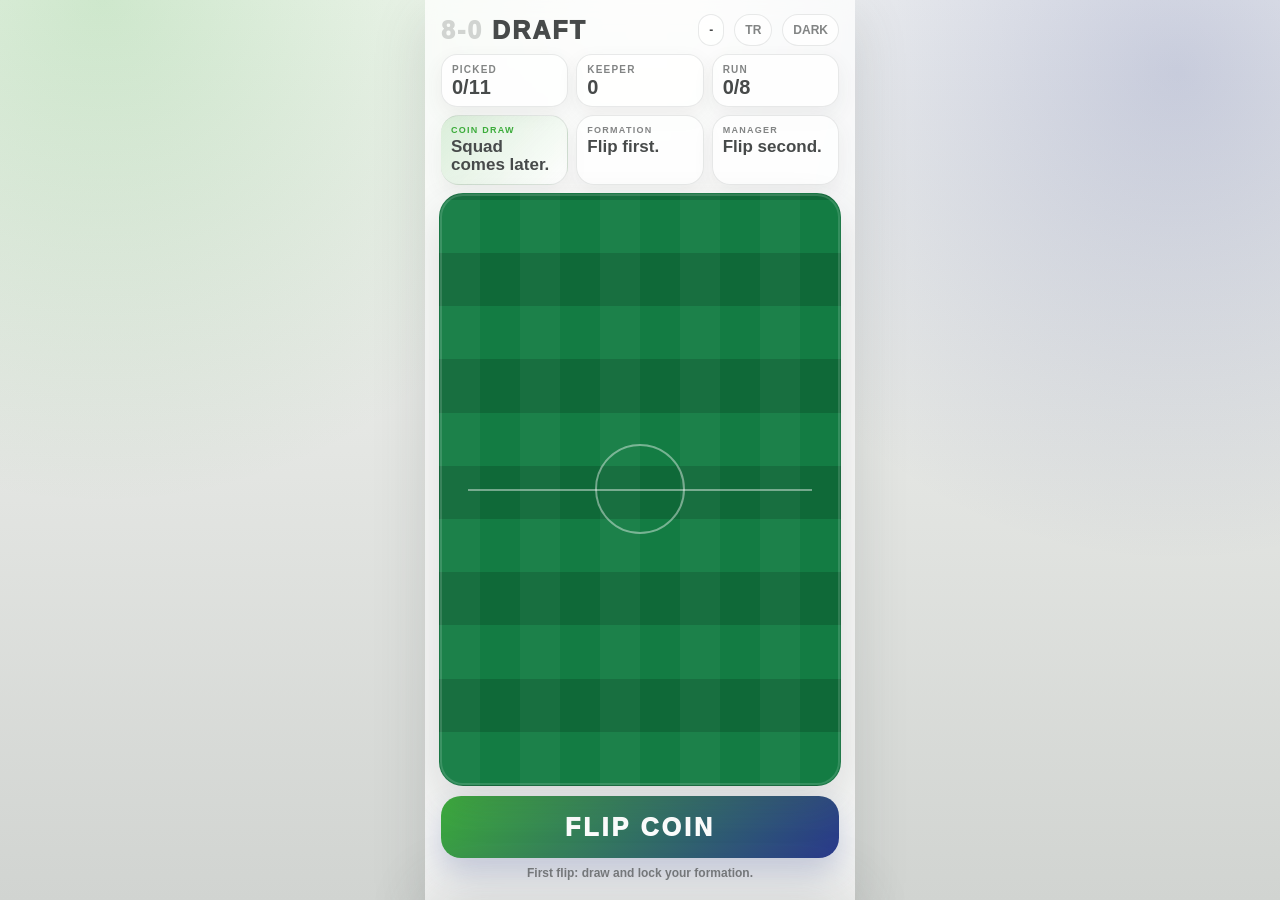
==== Assets/StreamingAssets/Game/index.html @ 108783ef "Initial check-in" ====
﻿<!doctype html>
<html lang="en">
<head>
  <meta charset="utf-8">
  <meta name="viewport" content="width=device-width, initial-scale=1">
  <meta name="theme-color" content="#3CAC3B">
  <meta name="apple-mobile-web-app-capable" content="yes">
  <meta name="apple-mobile-web-app-title" content="8-0 Draft">
  <meta name="apple-mobile-web-app-status-bar-style" content="black-translucent">
  <meta name="mobile-web-app-capable" content="yes">
  <meta name="description" content="Build a World Cup draft XI and try to win eight straight matches.">
  <title>8-0 World Cup Draft Game</title>
  <link rel="manifest" href="manifest.webmanifest">
  <link rel="icon" href="assets/app-icon.svg" type="image/svg+xml">
  <link rel="apple-touch-icon" href="assets/world-cup-trophy.png">
  <style>
    :root {
      --bg: #474A4A;
      --panel: #17263a;
      --panel-2: #2A398D;
      --line: rgba(255,255,255,.42);
      --ink: #eff7ff;
      --muted: #8fa8c4;
      --lime: #3CAC3B;
      --amber: #D1D4D1;
      --red: #E61D25;
      --blue: #2A398D;
      --wc-light: #D1D4D1;
      --wc-dark: #474A4A;
      --app-bg:
        radial-gradient(circle at 8% 0%, rgba(60,172,59,.22), transparent 34%),
        radial-gradient(circle at 92% 8%, rgba(42,57,141,.22), transparent 34%),
        linear-gradient(180deg, #F7F8F5, var(--wc-light));
      --surface: rgba(255,255,255,.72);
      --surface-soft: rgba(255,255,255,.74);
      --surface-strong: rgba(255,255,255,.92);
      --text-main: #474A4A;
      --text-muted-soft: rgba(71,74,74,.68);
      --soft-border: rgba(71,74,74,.12);
      --soft-shadow: rgba(71,74,74,.16);
    }
    body.theme-dark {
      --app-bg:
        radial-gradient(circle at 8% 0%, rgba(60,172,59,.2), transparent 34%),
        radial-gradient(circle at 92% 8%, rgba(42,57,141,.32), transparent 34%),
        linear-gradient(180deg, #202525, #474A4A);
      --surface: rgba(34,39,39,.78);
      --surface-soft: rgba(34,39,39,.82);
      --surface-strong: rgba(34,39,39,.94);
      --text-main: #F7F8F5;
      --text-muted-soft: rgba(247,248,245,.68);
      --soft-border: rgba(247,248,245,.13);
      --soft-shadow: rgba(0,0,0,.28);
    }
    * { box-sizing: border-box; }
    body {
      margin: 0;
      min-height: 100vh;
      display: grid;
      place-items: center;
      background: var(--app-bg);
      color: var(--text-main);
      font-family: Arial, Helvetica, sans-serif;
    }
    .phone {
      width: min(430px, 100vw);
      height: 100dvh;
      max-height: 900px;
      display: flex;
      flex-direction: column;
      overflow: hidden;
      background: var(--surface);
      color: var(--text-main);
      backdrop-filter: blur(10px);
      box-shadow: 0 18px 50px var(--soft-shadow);
    }
    header {
      padding: 14px 16px 8px;
      display: flex;
      align-items: center;
      gap: 10px;
    }
    .brand {
      font-weight: 950;
      letter-spacing: .08em;
      font-size: 25px;
    }
    .brand span { color: var(--amber); }
    .pill, .lang, .theme-toggle {
      border: 1px solid var(--soft-border);
      color: var(--text-muted-soft);
      border-radius: 999px;
      padding: 8px 10px;
      font-size: 12px;
      font-weight: 850;
      background: var(--surface);
    }
    .pill { margin-left: auto; color: var(--text-main); }
    .lang, .theme-toggle { cursor: pointer; }
    .hud {
      display: grid;
      grid-template-columns: repeat(3, 1fr);
      gap: 8px;
      padding: 0 16px 8px;
    }
    .chip {
      background: var(--surface-soft);
      border: 1px solid var(--soft-border);
      border-radius: 16px;
      padding: 9px 10px;
      box-shadow: 0 8px 20px rgba(71,74,74,.08);
    }
    .chip small {
      display: block;
      color: var(--text-muted-soft);
      font-size: 10px;
      font-weight: 850;
      letter-spacing: .12em;
      text-transform: uppercase;
    }
    .chip b {
      display: block;
      margin-top: 2px;
      font-size: 20px;
      line-height: 1;
      color: var(--text-main);
    }
    .draw {
      margin: 0 16px 8px;
      display: grid;
      grid-template-columns: 1fr 1fr 1fr;
      gap: 8px;
    }
    .draw-card {
      min-height: 58px;
      padding: 9px 10px;
      border-radius: 18px;
      background: var(--surface-soft);
      border: 1px solid var(--soft-border);
      box-shadow: 0 8px 20px rgba(71,74,74,.08);
    }
    .draw-card.primary {
      border-left: 0;
      background: linear-gradient(135deg, rgba(60,172,59,.16), var(--surface-soft));
    }
    .draw-card small {
      display: block;
      color: var(--text-muted-soft);
      font-weight: 900;
      font-size: 9px;
      letter-spacing: .14em;
      text-transform: uppercase;
    }
    .draw-card.primary small { color: var(--lime); }
    .draw-card b {
      display: block;
      margin-top: 3px;
      font-size: 17px;
      line-height: 1.08;
      color: var(--text-main);
    }
    .pitch-wrap {
      flex: 1;
      min-height: 0;
      padding: 0 14px;
      display: flex;
    }
    .pitch {
      position: relative;
      flex: 1;
      border-radius: 24px;
      overflow: hidden;
      border: 1px solid var(--soft-border);
      box-shadow: inset 0 0 0 2px rgba(255,255,255,.14), 0 18px 42px var(--soft-shadow);
      background:
        linear-gradient(90deg, rgba(255,255,255,.04) 50%, transparent 50%) 0 0 / 80px 100%,
        repeating-linear-gradient(0deg, #137c43 0 9%, #0f6938 9% 18%);
    }
    .pitch:before {
      content: "";
      position: absolute;
      left: 7%;
      right: 7%;
      top: 50%;
      border-top: 2px solid var(--line);
    }
    .pitch:after {
      content: "";
      position: absolute;
      width: 86px;
      height: 86px;
      left: 50%;
      top: 50%;
      transform: translate(-50%, -50%);
      border: 2px solid var(--line);
      border-radius: 50%;
    }
    .slot {
      position: absolute;
      transform: translate(-50%, -50%);
      width: 78px;
      text-align: center;
      z-index: 1;
    }
    .slot.choice { cursor: pointer; }
    .slot.choice .disc {
      border-color: #fff;
      box-shadow: 0 0 0 4px rgba(167,240,68,.18), 0 0 24px rgba(167,240,68,.34);
      animation: pulse .9s infinite alternate;
    }
    @keyframes pulse { to { transform: scale(1.08); } }
    .disc {
      width: 44px;
      height: 44px;
      margin: 0 auto;
      display: grid;
      place-items: center;
      border: 2px dashed rgba(255,255,255,.72);
      border-radius: 50%;
      background: rgba(0,0,0,.25);
      font-weight: 950;
      font-size: 12px;
      color: #fff;
    }
    .filled .disc {
      border: 0;
      background: linear-gradient(160deg, var(--lime), #28a84f);
      color: #08200f;
    }
    .name {
      margin-top: 4px;
      min-height: 18px;
      overflow: hidden;
      font-size: 10px;
      font-weight: 850;
      color: #fff;
      text-shadow: none;
      display: inline-flex;
      align-items: center;
      justify-content: center;
      max-width: 76px;
      padding: 2px 6px;
      border-radius: 999px;
      background: rgba(42,57,141,.84);
    }
    .slot:not(.filled) .name { display: none; }
    .action {
      padding: 10px 16px calc(16px + env(safe-area-inset-bottom));
    }
    button {
      font: inherit;
      border: 0;
      cursor: pointer;
    }
    .coin-btn {
      width: 100%;
      height: 62px;
      border-radius: 20px;
      background: linear-gradient(135deg, var(--lime), var(--blue));
      color: #fff;
      font-size: 25px;
      font-weight: 950;
      letter-spacing: .12em;
      box-shadow: 0 14px 30px rgba(42,57,141,.22);
    }
    .coin-btn:disabled {
      opacity: .45;
      box-shadow: none;
    }
    .hint {
      min-height: 18px;
      margin-top: 8px;
      color: var(--text-muted-soft);
      text-align: center;
      font-size: 12px;
      font-weight: 750;
    }
    .sheet {
      position: fixed;
      left: 50%;
      bottom: 0;
      width: min(430px, 100vw);
      max-height: 72dvh;
      transform: translate(-50%, 105%);
      transition: transform .22s ease;
      z-index: 5;
      display: flex;
      flex-direction: column;
      border-radius: 26px 26px 0 0;
      border: 1px solid var(--soft-border);
      background: var(--surface-strong);
      box-shadow: 0 -22px 60px var(--soft-shadow);
      overflow: hidden;
    }
    .sheet.show { transform: translate(-50%, 0); }
    .grab {
      width: 44px;
      height: 4px;
      margin: 10px auto 6px;
      border-radius: 4px;
      background: rgba(71,74,74,.24);
    }
    .sheet-head {
      padding: 4px 16px 12px;
      border-bottom: 1px solid rgba(71,74,74,.1);
    }
    .sheet-head small {
      color: var(--text-muted-soft);
      font-weight: 850;
      letter-spacing: .1em;
      text-transform: uppercase;
    }
    .sheet-head h2 {
      margin: 2px 0 0;
      font-size: 24px;
      color: var(--text-main);
    }
    .players {
      padding: 10px 12px 18px;
      overflow-y: auto;
      display: grid;
      gap: 8px;
    }
    .player {
      width: 100%;
      margin: 0;
      padding: 12px;
      display: grid;
      grid-template-columns: 54px 1fr auto;
      gap: 12px;
      align-items: center;
      color: var(--text-main);
      background: linear-gradient(135deg, rgba(255,255,255,.68), rgba(209,212,209,.26));
      border: 1px solid var(--soft-border);
      border-radius: 18px;
      text-align: left;
      box-shadow: 0 10px 22px rgba(71,74,74,.09);
    }
    body.theme-dark .player {
      background: linear-gradient(135deg, rgba(255,255,255,.08), rgba(209,212,209,.04));
    }
    .player.star {
      border-color: rgba(245,183,45,.64);
      background: linear-gradient(135deg, rgba(245,183,45,.2), var(--surface-soft));
    }
    .player:not(:disabled):active { background: rgba(60,172,59,.12); }
    .player:disabled {
      opacity: .28;
      cursor: not-allowed;
      filter: grayscale(.8);
    }
    .num {
      width: 50px;
      height: 50px;
      display: grid;
      place-items: center;
      border-radius: 16px;
      background: linear-gradient(135deg, var(--lime), var(--blue));
      color: #fff;
      font-weight: 950;
      font-size: 20px;
    }
    .who b { display: block; font-size: 16px; line-height: 1.05; }
    .who b { color: var(--text-main); }
    .who span { color: var(--text-muted-soft); font-size: 12px; font-weight: 750; }
    .tag {
      min-width: 72px;
      padding: 7px 8px;
      display: grid;
      gap: 2px;
      justify-items: end;
      border-radius: 14px;
      background: rgba(42,57,141,.09);
      color: var(--blue);
      font-weight: 950;
      font-size: 12px;
    }
    .tag b {
      font-size: 23px;
      line-height: .9;
      color: var(--lime);
    }
    .tag small {
      color: var(--text-muted-soft);
      font-size: 10px;
      font-weight: 950;
    }
    .player.star .tag b { color: #c99a08; }
    .overlay {
      position: fixed;
      inset: 0;
      z-index: 4;
      display: none;
      background: rgba(0,0,0,.46);
    }
    .overlay.show { display: block; }
    .result {
      position: fixed;
      inset: 0;
      z-index: 10;
      display: none;
      padding: 18px 14px calc(18px + env(safe-area-inset-bottom));
      background: var(--app-bg);
      color: var(--text-main);
      overflow-y: auto;
    }
    .result.show { display: block; }
    .run-top {
      max-width: 620px;
      margin: 0 auto;
      padding: 8px 0 12px;
      border-bottom: 1px solid var(--soft-border);
    }
    .run-kicker {
      margin-top: 4px;
      color: var(--text-muted-soft);
      font-size: 11px;
      font-weight: 950;
      letter-spacing: .22em;
      text-transform: uppercase;
    }
    .run-title {
      margin: 6px 0 14px;
      font-size: 40px;
      line-height: 1;
      font-weight: 950;
      letter-spacing: -.03em;
    }
    .rating-grid {
      display: grid;
      grid-template-columns: repeat(4, 1fr);
      gap: 7px;
    }
    .rating-box {
      background: var(--surface-soft);
      border: 1px solid var(--soft-border);
      border-radius: 14px;
      padding: 9px 8px;
      box-shadow: 0 8px 20px rgba(71,74,74,.08);
    }
    .rating-box small {
      display: block;
      color: var(--text-muted-soft);
      font-size: 9px;
      font-weight: 950;
      letter-spacing: .16em;
    }
    .rating-box b {
      display: block;
      color: var(--lime);
      font-size: 23px;
      line-height: 1;
      margin-top: 2px;
      font-weight: 950;
    }
    .run-board {
      max-width: 620px;
      margin: 16px auto 0;
    }
    .match-card {
      background: var(--surface-strong);
      border: 1px solid var(--soft-border);
      border-radius: 22px;
      box-shadow: 0 16px 38px var(--soft-shadow);
      padding: 16px;
      position: relative;
      overflow: hidden;
    }
    .match-card::before {
      content: "";
      position: absolute;
      inset: 0 0 auto;
      height: 5px;
      background: linear-gradient(90deg, var(--lime), var(--blue), var(--red));
    }
    .match-head {
      display: grid;
      grid-template-columns: 1fr auto;
      gap: 10px;
      align-items: start;
    }
    .phase {
      color: var(--text-muted-soft);
      font-size: 11px;
      font-weight: 950;
      letter-spacing: .2em;
      text-transform: uppercase;
    }
    .opponent {
      display: block;
      margin-top: 5px;
      font-size: 27px;
      line-height: 1;
      font-weight: 950;
    }
    .opp-ratings {
      display: block;
      margin-top: 7px;
      color: var(--text-muted-soft);
      font-size: 10px;
      font-weight: 850;
      letter-spacing: .08em;
    }
    .live-score {
      color: var(--lime);
      font-size: 38px;
      line-height: .9;
      font-weight: 950;
      white-space: nowrap;
    }
    .clock-row {
      margin-top: 13px;
      display: flex;
      align-items: center;
      gap: 10px;
    }
    .clock {
      width: 44px;
      color: var(--text-main);
      font-weight: 950;
      font-size: 14px;
    }
    .bar {
      flex: 1;
      height: 8px;
      background: rgba(71,74,74,.13);
      border-radius: 999px;
      overflow: hidden;
    }
    .bar span {
      display: block;
      width: 0%;
      height: 100%;
      background: linear-gradient(90deg, var(--lime), var(--blue));
      transition: width .1s linear;
    }
    .event-log {
      min-height: 118px;
      margin-top: 8px;
      padding: 8px 0 8px 14px;
      border-left: 4px solid var(--lime);
      border-radius: 16px;
      background: var(--surface);
    }
    .event {
      display: grid;
      grid-template-columns: 44px 24px 1fr;
      align-items: center;
      gap: 8px;
      margin: 8px 0;
      font-size: 13px;
      font-weight: 950;
      text-transform: uppercase;
    }
    .event .minute { color: rgba(71,74,74,.72); }
    .event .ball {
      width: 16px;
      height: 16px;
      display: inline-grid;
      place-items: center;
      border-radius: 50%;
      background: var(--lime);
      color: transparent;
      font-size: 0;
    }
    .event .ball::before {
      content: "";
      width: 7px;
      height: 7px;
      border-radius: 50%;
      background: #fff;
    }
    .event.away .ball { background: var(--red); }
    .event.away .scorer { color: var(--red); }
    .event.card-yellow .ball,
    .event.card-red .ball,
    .event.drama .ball {
      width: 13px;
      height: 16px;
      border-radius: 3px;
    }
    .event.card-yellow .ball { background: #f4b43f; }
    .event.card-red .ball { background: var(--red); }
    .event.drama .ball {
      width: 17px;
      height: 17px;
      border-radius: 50%;
      background: var(--blue);
    }
    .event.card-yellow .ball::before,
    .event.card-red .ball::before,
    .event.drama .ball::before { display: none; }
    .event.card-yellow .scorer { color: #c99a08; }
    .event.card-red .scorer { color: var(--red); }
    .event.drama .scorer { color: var(--blue); }
    .event.pending {
      color: var(--text-muted-soft);
      text-transform: none;
      font-weight: 850;
      display: block;
      max-width: none;
      line-height: 1.35;
      padding-right: 12px;
    }
    .run-list {
      margin-top: 14px;
      display: grid;
      gap: 6px;
    }
    .past-match {
      display: grid;
      grid-template-columns: minmax(0, 1fr) 96px 24px;
      gap: 10px;
      align-items: center;
      background: var(--surface);
      border: 1px solid var(--soft-border);
      border-radius: 16px;
      padding: 11px 13px;
      color: var(--text-muted-soft);
      font-size: 12px;
      font-weight: 850;
    }
    .past-match b {
      display: block;
      color: var(--text-main);
      font-size: 17px;
      margin-top: 2px;
    }
    .past-match .past-score {
      color: var(--lime);
      font-size: 23px;
      font-weight: 950;
      justify-self: end;
      width: 96px;
      display: block;
      text-align: right;
      white-space: nowrap;
      line-height: .95;
    }
    .past-score .score-text {
      display: block;
      text-align: right;
    }
    .past-score .pen-text {
      display: block;
      margin-top: 3px;
      color: var(--text-muted-soft);
      font-size: 11px;
      letter-spacing: .08em;
    }
    .past-score .mark {
      width: 24px;
      height: 24px;
      display: grid;
      place-items: center;
      border-radius: 999px;
      text-align: center;
      justify-self: end;
      font-size: 17px;
      font-weight: 950;
      line-height: 1;
    }
    .past-score.loss { color: var(--red); }
    .past-score.draw { color: #c99a08; }
    .past-score.win { color: var(--lime); }
    .mark.loss { background: rgba(230,29,37,.12); color: var(--red); }
    .mark.draw { background: rgba(201,154,8,.13); color: #c99a08; }
    .mark.win { background: rgba(60,172,59,.13); color: var(--lime); }
    .group-table {
      background: var(--surface-strong);
      border: 1px solid var(--soft-border);
      border-radius: 18px;
      padding: 13px;
      box-shadow: 0 12px 30px var(--soft-shadow);
    }
    .group-table h3 {
      margin: 0 0 10px;
      color: var(--text-muted-soft);
      font-size: 11px;
      font-weight: 950;
      letter-spacing: .18em;
      text-transform: uppercase;
    }
    .group-row {
      display: grid;
      grid-template-columns: 24px minmax(0, 1fr) 30px 34px 34px;
      gap: 7px;
      align-items: center;
      padding: 7px 0;
      border-top: 1px solid var(--soft-border);
      font-size: 12px;
      font-weight: 900;
    }
    .group-row:first-of-type { border-top: 0; }
    .group-row span:nth-child(2) {
      overflow: hidden;
      text-overflow: ellipsis;
      white-space: nowrap;
      color: var(--text-main);
    }
    .group-row small {
      color: var(--text-muted-soft);
      font-size: 10px;
      font-weight: 950;
      text-align: right;
    }
    .group-row .pts {
      color: var(--lime);
      font-size: 15px;
    }
    .group-row.ours span:nth-child(2) { color: var(--blue); }
    .tournament-summary {
      display: grid;
      gap: 8px;
      margin: 12px 0;
      text-align: left;
    }
    .summary-line {
      display: grid;
      grid-template-columns: 1fr auto;
      gap: 10px;
      padding: 10px 12px;
      border-radius: 14px;
      background: var(--surface);
      border: 1px solid var(--soft-border);
      color: var(--text-muted-soft);
      font-size: 12px;
      font-weight: 900;
    }
    .summary-line b {
      color: var(--text-main);
      text-align: right;
    }
    .run-actions {
      max-width: 620px;
      margin: 16px auto 0;
      display: flex;
      gap: 10px;
    }
    .secondary {
      width: 100%;
      height: 50px;
      border-radius: 18px;
      background: var(--red);
      border: 0;
      box-shadow: 0 12px 24px rgba(230,29,37,.22);
      color: #fff;
      font-weight: 950;
      letter-spacing: .08em;
    }
    .secondary:disabled {
      opacity: .45;
      cursor: not-allowed;
      box-shadow: none;
    }
    .ghost {
      background: var(--surface);
      color: var(--text-main);
      border: 1px solid var(--soft-border);
      box-shadow: 0 10px 22px rgba(71,74,74,.1);
    }
    .champion-modal {
      position: fixed;
      inset: 0;
      z-index: 20;
      display: none;
      place-items: center;
      padding: 18px;
      background: rgba(20,24,24,.62);
      backdrop-filter: blur(8px);
    }
    .champion-modal.show { display: grid; }
    .champion-card {
      width: min(390px, 100%);
      max-height: calc(100dvh - 36px);
      overflow-y: auto;
      border-radius: 28px;
      padding: 24px;
      background: var(--surface-strong);
      border: 1px solid var(--soft-border);
      color: var(--text-main);
      text-align: center;
      box-shadow: 0 24px 80px rgba(0,0,0,.26);
    }
    .trophy {
      width: 116px;
      height: 116px;
      margin: 4px auto 14px;
      display: grid;
      place-items: center;
      border-radius: 34px;
      background: linear-gradient(135deg, rgba(245,183,45,.2), rgba(42,57,141,.22));
      box-shadow: 0 16px 42px rgba(230,29,37,.18), inset 0 -12px 24px rgba(71,74,74,.16);
      overflow: hidden;
    }
    .trophy img {
      width: 82px;
      height: 104px;
      object-fit: contain;
      filter: drop-shadow(0 10px 14px rgba(71,74,74,.28));
    }
    .champion-modal.lost .trophy {
      background: linear-gradient(135deg, rgba(230,29,37,.18), rgba(42,57,141,.32));
    }
    .champion-card h2 {
      margin: 0;
      font-size: 30px;
      line-height: 1;
      letter-spacing: -.02em;
    }
    .champion-card p {
      margin: 10px auto 18px;
      max-width: 300px;
      color: var(--text-muted-soft);
      font-weight: 750;
      line-height: 1.4;
    }
    .share-preview {
      width: 100%;
      border-radius: 18px;
      overflow: hidden;
      border: 1px solid var(--soft-border);
      background: #101b31;
      margin: 12px 0;
    }
    .share-preview img {
      display: block;
      width: 100%;
      height: auto;
    }
    .share-actions {
      display: grid;
      grid-template-columns: repeat(3, 1fr);
      gap: 8px;
      margin: 10px 0;
    }
    .share-actions button,
    .share-actions a {
      height: 42px;
      display: grid;
      place-items: center;
      border-radius: 14px;
      border: 1px solid var(--soft-border);
      background: var(--surface);
      color: var(--text-main);
      font-weight: 950;
      font-size: 12px;
      text-decoration: none;
    }
    .modal-actions {
      display: flex;
      gap: 10px;
      margin-top: 10px;
    }
  </style>
</head>
<body>
  <main class="phone">
    <header>
      <div class="brand"><span>8-0</span> DRAFT</div>
      <div class="pill" id="formationPill">-</div>
      <button class="lang" id="langBtn">TR</button>
      <button class="theme-toggle" id="themeBtn">DARK</button>
    </header>

    <section class="hud">
      <div class="chip"><small data-i18n="picked">Picked</small><b id="pickCount">0/11</b></div>
      <div class="chip"><small data-i18n="keeper">Keeper</small><b id="gkCount">0</b></div>
      <div class="chip"><small data-i18n="run">Run</small><b id="runCount">0/8</b></div>
    </section>

    <section class="draw">
      <div class="draw-card primary">
        <small data-i18n="coinSquad">Coin draw</small>
        <b id="drawTitle">Flip to draw a squad.</b>
      </div>
      <div class="draw-card">
        <small data-i18n="formation">Formation</small>
        <b id="formationTitle">Flip to draw.</b>
      </div>
      <div class="draw-card">
        <small data-i18n="manager">Manager</small>
        <b id="managerTitle">Flip to draw.</b>
      </div>
    </section>

    <section class="pitch-wrap">
      <div class="pitch" id="pitch"></div>
    </section>

    <section class="action">
      <button class="coin-btn" id="coinBtn">FLIP COIN</button>
      <div class="hint" id="hint">Flip the coin to draw formation and World Cup squad.</div>
    </section>
  </main>

  <div class="overlay" id="overlay"></div>
  <section class="sheet" id="sheet">
    <div class="grab"></div>
    <div class="sheet-head">
      <small id="sheetHint">Pick 1 player from this squad</small>
      <h2 id="sheetTitle">-</h2>
    </div>
    <div class="players" id="players"></div>
  </section>

  <section class="result" id="result">
    <div class="run-top">
      <div class="run-kicker" id="runSeed">8-0 World Cup Draft Game</div>
      <div class="run-title" id="finalTitle">Games</div>
      <div class="rating-grid">
        <div class="rating-box"><small>OVR</small><b id="ratingOvr">0</b></div>
        <div class="rating-box"><small>DEF</small><b id="ratingDef">0</b></div>
        <div class="rating-box"><small>MID</small><b id="ratingMid">0</b></div>
        <div class="rating-box"><small>ATT</small><b id="ratingAtt">0</b></div>
      </div>
    </div>
    <div class="run-board">
      <div class="match-card">
        <div class="match-head">
          <div>
            <span class="phase" id="matchPhase">Groups</span>
            <b class="opponent" id="matchOpponent">vs England 2014</b>
            <span class="opp-ratings" id="oppRatings">DEF 80 - MID 78 - ATT 76</span>
          </div>
          <div class="live-score" id="liveScore">0-0</div>
        </div>
        <div class="clock-row">
          <div class="clock" id="matchClock">0'</div>
          <div class="bar"><span id="matchBar"></span></div>
        </div>
        <div class="event-log" id="eventLog">
          <div class="event pending">Waiting for the next key moment...</div>
        </div>
      </div>
      <div class="run-list" id="runList"></div>
    </div>
    <div class="run-actions">
      <button class="secondary" id="nextMatchBtn">NEXT MATCH</button>
      <button class="secondary ghost" id="restartBtn">PLAY AGAIN</button>
    </div>
  </section>

  <section class="champion-modal" id="championModal">
    <div class="champion-card">
      <div class="trophy" aria-hidden="true"><img src="assets/world-cup-trophy.png" alt=""></div>
      <h2 id="championTitle">Congratulations!</h2>
      <p id="championText">You won the World Cup.</p>
      <div class="tournament-summary" id="tournamentSummary"></div>
      <div class="share-preview" id="sharePreview"></div>
      <div class="share-actions">
        <button id="twitterShare">Twitter</button>
        <button id="whatsappShare">WhatsApp</button>
        <button id="instagramShare">Instagram</button>
      </div>
      <div class="modal-actions">
        <button class="secondary ghost" id="closeChampionBtn">CLOSE</button>
        <button class="secondary" id="modalRestartBtn">PLAY AGAIN</button>
      </div>
    </div>
  </section>

  <script src="generated-squads.js"></script>
  <script src="generated-managers.js"></script>
  <script>
    const i18n = {
      en: {
        picked: "Picked",
        keeper: "Keeper",
        run: "Run",
        coinSquad: "Coin draw",
        formation: "Formation",
        manager: "Manager",
        flip: "FLIP COIN",
        nextMatch: "NEXT MATCH",
        restart: "PLAY AGAIN",
        waitingEvent: "Waiting for the next key moment...",
        initialDraw: "Squad comes later.",
        initialFormation: "Flip first.",
        initialManager: "Flip second.",
        initialHint: "First flip: draw and lock your formation.",
        managerHint: "Second flip: draw and lock your manager.",
        squadHint: "Now flip for World Cup squads.",
        sheetHint: "Pick 1 player from this squad",
        closed: "LOCKED",
        placeHint: name => `Place ${name} into an eligible empty slot.`,
        pickedHint: (name, slot) => `${name} placed at ${slot}. Flip again for the next squad.`,
        noSquads: "No eligible players left for the open positions.",
        complete: "XI complete. Simulating the World Cup run.",
        finalTitle: "World Cup Run",
        champion: wins => `Perfect challenge: ${wins}/8. You won every match.`,
        eliminated: (wins, round) => `Run ended after ${round}. Challenge score: ${wins}/8.`,
        groupOut: wins => `Group stage ended with ${wins} wins. You needed at least 2 wins to advance.`,
        roundNames: ["Group match 1", "Group match 2", "Group match 3", "Round of 32", "Round of 16", "Quarter-final", "Semi-final", "Final"]
      },
      tr: {
        picked: "Seçim",
        keeper: "Kaleci",
        run: "Seri",
        coinSquad: "Yazı-tura",
        formation: "Diziliş",
        manager: "Teknik direktör",
        flip: "YAZI-TURA",
        nextMatch: "SIRADAKI MAC",
        restart: "YENİDEN OYNA",
        waitingEvent: "Bir sonraki önemli olay bekleniyor...",
        initialDraw: "Kadro sonra gelecek.",
        initialFormation: "İlk atış.",
        initialManager: "İkinci atış.",
        initialHint: "İlk yazı-tura: dizilişi çek ve kilitle.",
        managerHint: "İkinci yazı-tura: teknik direktörü çek ve kilitle.",
        squadHint: "Şimdi Dünya Kupası kadroları için yazı-tura at.",
        sheetHint: "Bu kadrodan 1 oyuncu seç",
        closed: "KAPALI",
        placeHint: name => `${name} için uygun boş mevki seç.`,
        pickedHint: (name, slot) => `${name} ${slot} mevkiine yerleşti. Sıradaki kadro için para at.`,
        noSquads: "Açık mevkiler için seçilebilir oyuncu kalmadı.",
        complete: "İlk 11 tamamlandı. Dünya Kupası serisi simüle ediliyor.",
        finalTitle: "Dünya Kupası Serisi",
        champion: wins => `Mükemmel challenge: ${wins}/8. Tüm maçları kazandın.`,
        eliminated: (wins, round) => `Seri ${round} sonrası bitti. Challenge skoru: ${wins}/8.`,
        groupOut: wins => `Grup aşaması ${wins} galibiyetle bitti. Çıkmak için en az 2 galibiyet lazımdı.`,
        roundNames: ["Grup maçı 1", "Grup maçı 2", "Grup maçı 3", "Son 32", "Son 16", "Çeyrek final", "Yarı final", "Final"]
      }
    };

    const fallbackSquads = [
      {
        id: "usa-1994",
        country: "USA",
        year: 1994,
        strength: 70,
        players: [
          { name: "Tony Meola", shirt: 1, positions: ["GK"] },
          { name: "Alexi Lalas", shirt: 22, positions: ["CB"] },
          { name: "Marcelo Balboa", shirt: 17, positions: ["CB"] },
          { name: "Paul Caligiuri", shirt: 20, positions: ["LB", "RB"] },
          { name: "Mike Burns", shirt: 2, positions: ["RB"] },
          { name: "Tab Ramos", shirt: 10, positions: ["CM", "AM", "RM"] },
          { name: "John Harkes", shirt: 6, positions: ["CM", "LM"] },
          { name: "Cobi Jones", shirt: 13, positions: ["RM", "RW"] },
          { name: "Earnie Stewart", shirt: 8, positions: ["LM", "LW", "ST"] },
          { name: "Eric Wynalda", shirt: 11, positions: ["ST"] },
          { name: "Roy Wegerle", shirt: 7, positions: ["ST"] }
        ]
      },
      {
        id: "brazil-2002",
        country: "Brazil",
        year: 2002,
        strength: 93,
        players: [
          { name: "Marcos", shirt: 1, positions: ["GK"] },
          { name: "Cafu", shirt: 2, positions: ["RB", "RM", "RW"] },
          { name: "Roberto Carlos", shirt: 6, positions: ["LB", "LM", "LW"] },
          { name: "Lucio", shirt: 3, positions: ["CB"] },
          { name: "Roque Junior", shirt: 4, positions: ["CB"] },
          { name: "Edmilson", shirt: 5, positions: ["CB", "CM"] },
          { name: "Gilberto Silva", shirt: 8, positions: ["CM"] },
          { name: "Kleberson", shirt: 15, positions: ["CM", "RM"] },
          { name: "Rivaldo", shirt: 10, positions: ["LM", "LW", "AM", "ST"] },
          { name: "Ronaldinho", shirt: 11, positions: ["RM", "RW", "AM", "ST"] },
          { name: "Ronaldo", shirt: 9, positions: ["ST"] }
        ]
      },
      {
        id: "france-1998",
        country: "France",
        year: 1998,
        strength: 90,
        players: [
          { name: "Fabien Barthez", shirt: 16, positions: ["GK"] },
          { name: "Lilian Thuram", shirt: 15, positions: ["RB", "CB"] },
          { name: "Bixente Lizarazu", shirt: 3, positions: ["LB"] },
          { name: "Marcel Desailly", shirt: 8, positions: ["CB", "CM"] },
          { name: "Laurent Blanc", shirt: 5, positions: ["CB"] },
          { name: "Didier Deschamps", shirt: 7, positions: ["CM"] },
          { name: "Emmanuel Petit", shirt: 17, positions: ["CM", "LM"] },
          { name: "Christian Karembeu", shirt: 19, positions: ["RM", "CM"] },
          { name: "Zinedine Zidane", shirt: 10, positions: ["CM", "AM"] },
          { name: "Youri Djorkaeff", shirt: 6, positions: ["ST", "AM", "RM"] },
          { name: "Thierry Henry", shirt: 12, positions: ["ST", "LM", "LW"] }
        ]
      }
    ];
    const squads = Array.isArray(window.WORLD_CUP_SQUADS) && window.WORLD_CUP_SQUADS.length ? window.WORLD_CUP_SQUADS : fallbackSquads;

    const formations = [
      { name: "4-4-2", slots: [["GK",50,90],["LB",18,72],["CB",39,76],["CB",61,76],["RB",82,72],["LM",17,47],["CM",40,51],["CM",60,51],["RM",83,47],["ST",40,18],["ST",60,18]] },
      { name: "4-3-3", slots: [["GK",50,90],["LB",18,72],["CB",39,76],["CB",61,76],["RB",82,72],["CM",32,52],["CM",50,55],["CM",68,52],["LW",22,20],["ST",50,15],["RW",78,20]] },
      { name: "4-2-3-1", slots: [["GK",50,90],["LB",18,72],["CB",39,76],["CB",61,76],["RB",82,72],["CM",38,58],["CM",62,58],["LM",20,35],["AM",50,37],["RM",80,35],["ST",50,15]] },
      { name: "3-5-2", slots: [["GK",50,90],["CB",30,75],["CB",50,78],["CB",70,75],["LM",15,50],["CM",35,53],["CM",50,56],["CM",65,53],["RM",85,50],["ST",40,18],["ST",60,18]] },
      { name: "5-3-2", slots: [["GK",50,91],["LB",12,70],["CB",31,77],["CB",50,79],["CB",69,77],["RB",88,70],["CM",35,50],["CM",50,54],["CM",65,50],["ST",40,17],["ST",60,17]] },
      { name: "4-1-4-1", slots: [["GK",50,90],["LB",18,73],["CB",39,77],["CB",61,77],["RB",82,73],["CM",50,58],["LM",17,38],["CM",39,41],["CM",61,41],["RM",83,38],["ST",50,15]] },
      { name: "4-4-1-1", slots: [["GK",50,90],["LB",18,72],["CB",39,76],["CB",61,76],["RB",82,72],["LM",17,46],["CM",40,50],["CM",60,50],["RM",83,46],["AM",50,29],["ST",50,14]] },
      { name: "3-4-3", slots: [["GK",50,90],["CB",32,75],["CB",50,78],["CB",68,75],["LM",16,49],["CM",40,52],["CM",60,52],["RM",84,49],["LW",23,22],["ST",50,15],["RW",77,22]] },
      { name: "4-2-4", slots: [["GK",50,90],["LB",18,73],["CB",39,77],["CB",61,77],["RB",82,73],["CM",40,52],["CM",60,52],["LW",18,22],["ST",42,16],["ST",58,16],["RW",82,22]] },
      { name: "4-5-1", slots: [["GK",50,90],["LB",18,72],["CB",39,76],["CB",61,76],["RB",82,72],["LM",16,44],["CM",35,50],["CM",50,54],["CM",65,50],["RM",84,44],["ST",50,15]] }
    ];

    const fallbackManagers = [
      { name: "Vittorio Pozzo", bonus: 8 },
      { name: "Mario Zagallo", bonus: 8 },
      { name: "Franz Beckenbauer", bonus: 7 },
      { name: "Carlos Alberto Parreira", bonus: 6 },
      { name: "Aime Jacquet", bonus: 6 },
      { name: "Luiz Felipe Scolari", bonus: 7 },
      { name: "Marcello Lippi", bonus: 7 },
      { name: "Vicente del Bosque", bonus: 8 },
      { name: "Joachim Low", bonus: 7 },
      { name: "Didier Deschamps", bonus: 7 }
    ];
    const managers = Array.isArray(window.WORLD_CUP_MANAGERS) && window.WORLD_CUP_MANAGERS.length ? window.WORLD_CUP_MANAGERS : fallbackManagers;

    const fallbackOpponents = [
      { name: "England 2014", def: 76, mid: 78, att: 77, scorers: ["Rooney", "Sturridge", "Gerrard", "Welbeck"] },
      { name: "Turkey 2002", def: 78, mid: 77, att: 79, scorers: ["Hakan Sukur", "Hasan Sas", "Ilhan Mansiz", "Emre"] },
      { name: "Germany 2014", def: 88, mid: 90, att: 86, scorers: ["Muller", "Klose", "Kroos", "Gotze"] },
      { name: "Argentina 2022", def: 84, mid: 86, att: 90, scorers: ["Messi", "Di Maria", "Alvarez", "Mac Allister"] },
      { name: "Spain 2010", def: 87, mid: 92, att: 83, scorers: ["Villa", "Iniesta", "Xavi", "Torres"] },
      { name: "Netherlands 1974", def: 83, mid: 89, att: 91, scorers: ["Cruyff", "Neeskens", "Rep", "Rensenbrink"] },
      { name: "Brazil 2002", def: 84, mid: 87, att: 94, scorers: ["Ronaldo", "Rivaldo", "Ronaldinho", "Cafu"] },
      { name: "France 1998", def: 90, mid: 88, att: 84, scorers: ["Zidane", "Henry", "Djorkaeff", "Petit"] },
      { name: "Italy 2006", def: 92, mid: 84, att: 82, scorers: ["Totti", "Toni", "Del Piero", "Pirlo"] },
      { name: "Croatia 2018", def: 82, mid: 90, att: 81, scorers: ["Modric", "Mandzukic", "Perisic", "Rakitic"] }
    ];
    const opponents = buildOpponentPool();

    function buildOpponentPool() {
      const generated = squads
        .filter(squad => squad.players && squad.players.length >= 11)
        .map(squadToOpponent);
      return generated.length >= 8 ? generated : fallbackOpponents;
    }

    function squadToOpponent(squad) {
      const ratings = squad.ratings || {
        def: squad.strength || 76,
        mid: squad.strength || 76,
        att: squad.strength || 76
      };
      const scorers = squad.players
        .filter(player => player.positions && player.positions.some(pos => ["AM", "LM", "CM", "RM", "LW", "RW", "ST"].includes(pos)))
        .slice(-8)
        .map(player => shortName(player.name));
      return {
        name: `${squad.country} ${squad.year}`,
        def: ratings.def,
        mid: ratings.mid,
        att: ratings.att,
        scorers: scorers.length ? scorers : squad.players.slice(0, 8).map(player => shortName(player.name))
      };
    }

    let lang = "en";
    let phase;
    let selectedFormation;
    let selectedManager;
    let slots;
    let usedPlayers;
    let currentSquad;
    let pendingPlayer;
    let pendingSquad;
    let runState;
    let matchTimer;
    let theme = "light";
    let currentShareImageUrl = "";
    let currentShareText = "";

    const pitch = document.getElementById("pitch");
    const pickCount = document.getElementById("pickCount");
    const gkCount = document.getElementById("gkCount");
    const runCount = document.getElementById("runCount");
    const drawTitle = document.getElementById("drawTitle");
    const formationTitle = document.getElementById("formationTitle");
    const managerTitle = document.getElementById("managerTitle");
    const formationPill = document.getElementById("formationPill");
    const hint = document.getElementById("hint");
    const coinBtn = document.getElementById("coinBtn");
    const langBtn = document.getElementById("langBtn");
    const themeBtn = document.getElementById("themeBtn");
    const overlay = document.getElementById("overlay");
    const sheet = document.getElementById("sheet");
    const sheetHint = document.getElementById("sheetHint");
    const sheetTitle = document.getElementById("sheetTitle");
    const playersEl = document.getElementById("players");
    const result = document.getElementById("result");
    const runSeed = document.getElementById("runSeed");
    const finalTitle = document.getElementById("finalTitle");
    const ratingOvr = document.getElementById("ratingOvr");
    const ratingDef = document.getElementById("ratingDef");
    const ratingMid = document.getElementById("ratingMid");
    const ratingAtt = document.getElementById("ratingAtt");
    const matchPhase = document.getElementById("matchPhase");
    const matchOpponent = document.getElementById("matchOpponent");
    const oppRatings = document.getElementById("oppRatings");
    const liveScore = document.getElementById("liveScore");
    const matchClock = document.getElementById("matchClock");
    const matchBar = document.getElementById("matchBar");
    const eventLog = document.getElementById("eventLog");
    const runList = document.getElementById("runList");
    const nextMatchBtn = document.getElementById("nextMatchBtn");
    const restartBtn = document.getElementById("restartBtn");
    const championModal = document.getElementById("championModal");
    const championTitle = document.getElementById("championTitle");
    const championText = document.getElementById("championText");
    const sharePreview = document.getElementById("sharePreview");
    const tournamentSummary = document.getElementById("tournamentSummary");
    const twitterShare = document.getElementById("twitterShare");
    const whatsappShare = document.getElementById("whatsappShare");
    const instagramShare = document.getElementById("instagramShare");
    const closeChampionBtn = document.getElementById("closeChampionBtn");
    const modalRestartBtn = document.getElementById("modalRestartBtn");

    function t(key) {
      return i18n[lang][key];
    }

    function applyLanguage() {
      document.documentElement.lang = lang;
      document.querySelectorAll("[data-i18n]").forEach(el => {
        el.textContent = t(el.dataset.i18n);
      });
      coinBtn.textContent = t("flip");
      nextMatchBtn.textContent = t("nextMatch");
      restartBtn.textContent = t("restart");
      sheetHint.textContent = t("sheetHint");
      langBtn.textContent = lang === "en" ? "TR" : "EN";
      themeBtn.textContent = theme === "light" ? "DARK" : "LIGHT";
      if (!currentSquad) drawTitle.textContent = t("initialDraw");
      if (!selectedFormation) formationTitle.textContent = t("initialFormation");
      if (!selectedManager) managerTitle.textContent = t("initialManager");
      if (!filledSlots().length && !currentSquad) hint.textContent = t(phase === "manager" ? "managerHint" : phase === "squad" ? "squadHint" : "initialHint");
    }

    function reset() {
      phase = "formation";
      selectedFormation = null;
      selectedManager = null;
      slots = [];
      usedPlayers = new Set();
      currentSquad = null;
      pendingPlayer = null;
      pendingSquad = null;
      runState = null;
      if (matchTimer) clearInterval(matchTimer);
      drawTitle.textContent = t("initialDraw");
      formationTitle.textContent = t("initialFormation");
      managerTitle.textContent = t("initialManager");
      formationPill.textContent = "-";
      hint.textContent = t("initialHint");
      result.classList.remove("show");
      championModal.classList.remove("show");
      coinBtn.disabled = false;
      render();
      applyLanguage();
    }

    function buildSlots(formation) {
      return formation.slots.map((slot, index) => ({
        code: slot[0],
        x: slot[1],
        y: slot[2],
        index,
        player: null
      }));
    }

    function filledSlots() {
      return slots.filter(slot => slot.player);
    }

    function openPositionsFor(player) {
      return player.positions.filter(pos => slots.some(slot => slot.code === pos && !slot.player));
    }

    function matchingOpenSlots(player) {
      return slots.filter(slot => !slot.player && player.positions.includes(slot.code));
    }

    function playerKey(squad, player) {
      return `${squad.id}:${player.name}`;
    }

    function drawCoin() {
      coinBtn.disabled = true;
      closeSheet();
      clearPending();

      setTimeout(() => {
        if (phase === "formation") {
          selectedFormation = formations[Math.floor(Math.random() * formations.length)];
          slots = buildSlots(selectedFormation);
          formationTitle.textContent = selectedFormation.name;
          formationPill.textContent = selectedFormation.name;
          phase = "manager";
          hint.textContent = t("managerHint");
          coinBtn.disabled = false;
          render();
          return;
        }

        if (phase === "manager") {
          selectedManager = managers[Math.floor(Math.random() * managers.length)];
          managerTitle.textContent = selectedManager.name;
          phase = "squad";
          hint.textContent = t("squadHint");
          coinBtn.disabled = false;
          render();
          return;
        }

        currentSquad = findPlayableSquad();
        if (!currentSquad) {
          hint.textContent = t("noSquads");
          coinBtn.disabled = false;
          return;
        }
        drawTitle.textContent = `${currentSquad.country} ${currentSquad.year}`;
        hint.textContent = lang === "tr" ? "Önce oyuncuyu seç, sonra sahadaki mevkiini seç." : "Pick a player, then choose their exact pitch slot.";
        openSheet(currentSquad);
        coinBtn.disabled = false;
        render();
      }, 280);
    }

    function findPlayableSquad() {
      const playable = squads.filter(squad =>
        squad.players.some(player => !usedPlayers.has(playerKey(squad, player)) && openPositionsFor(player).length)
      );
      if (!playable.length) return null;
      return playable[Math.floor(Math.random() * playable.length)];
    }

    function openSheet(squad) {
      sheetTitle.textContent = `${squad.country} ${squad.year}`;
      playersEl.innerHTML = "";
      squad.players.forEach(player => {
        const key = playerKey(squad, player);
        const open = openPositionsFor(player);
        const disabled = usedPlayers.has(key) || open.length === 0;
        const rating = playerRating(squad, player);
        const button = document.createElement("button");
        button.className = `player${rating >= 86 ? " star" : ""}`;
        button.disabled = disabled;
        button.innerHTML = `
          <span class="num">${player.shirt}</span>
          <span class="who"><b>${player.name}</b><span>${player.positions.join(" / ")}</span></span>
          <span class="tag">${disabled ? t("closed") : `<b>${rating}</b><small>${open.join("/")}</small>`}</span>
        `;
        button.addEventListener("click", () => choosePlayer(squad, player));
        playersEl.appendChild(button);
      });
      overlay.classList.add("show");
      sheet.classList.add("show");
    }

    function closeSheet() {
      overlay.classList.remove("show");
      sheet.classList.remove("show");
    }

    function choosePlayer(squad, player) {
      pendingPlayer = player;
      pendingSquad = squad;
      closeSheet();
      hint.textContent = t("placeHint")(player.name);
      render();
    }

    function placePending(slotIndex) {
      if (!pendingPlayer || !pendingSquad) return;
      const slot = slots.find(item => item.index === slotIndex);
      if (!slot || slot.player || !pendingPlayer.positions.includes(slot.code)) return;
      slot.player = { ...pendingPlayer, sourceSquad: pendingSquad.id, sourceStrength: pendingSquad.strength };
      usedPlayers.add(playerKey(pendingSquad, pendingPlayer));
      const placedName = pendingPlayer.name;
      const placedCode = slot.code;
      clearPending();
      render();

      if (filledSlots().length === slots.length) {
        finishDraft();
      } else {
        hint.textContent = t("pickedHint")(placedName, placedCode);
      }
    }

    function clearPending() {
      pendingPlayer = null;
      pendingSquad = null;
    }

    function render() {
      pitch.querySelectorAll(".slot").forEach(el => el.remove());
      slots.forEach(slot => {
        const canPlace = pendingPlayer && !slot.player && pendingPlayer.positions.includes(slot.code);
        const el = document.createElement("div");
        el.className = `slot${slot.player ? " filled" : ""}${canPlace ? " choice" : ""}`;
        el.style.left = `${slot.x}%`;
        el.style.top = `${slot.y}%`;
        el.innerHTML = `
          <div class="disc">${slot.code}</div>
          <div class="name">${slot.player ? shortName(slot.player.name) : ""}</div>
        `;
        if (canPlace) el.addEventListener("click", () => placePending(slot.index));
        pitch.appendChild(el);
      });
      const filled = filledSlots();
      pickCount.textContent = `${filled.length}/11`;
      gkCount.textContent = String(filled.filter(slot => slot.code === "GK").length);
      runCount.textContent = "0/8";
    }

    function playerRating(squad, player) {
      if (Number.isInteger(player.rating)) return player.rating;
      const roleBump = Math.max(...player.positions.map(roleBonus));
      return Math.round((squad.strength || 72) + roleBump);
    }

    function shortName(name) {
      const parts = name.split(" ");
      return parts.length > 1 ? parts[parts.length - 1] : name;
    }

    function finishDraft() {
      hint.textContent = t("complete");
      startRun();
      result.classList.add("show");
    }

    function startRun() {
      const ratings = squadRatings();
      const groups = buildTournamentGroups(ratings);
      runState = {
        ratings,
        wins: 0,
        points: 0,
        current: 0,
        ended: false,
        history: [],
        scorers: {},
        groups,
        schedule: buildSchedule(groups),
        groupStandingsVisible: false
      };
      runSeed.textContent = `8-0 World Cup Draft Game - ${selectedFormation.name} - ${selectedManager.name}`;
      finalTitle.textContent = "Games";
      ratingOvr.textContent = ratings.ovr;
      ratingDef.textContent = ratings.def;
      ratingMid.textContent = ratings.mid;
      ratingAtt.textContent = ratings.att;
      runList.innerHTML = "";
      nextMatchBtn.disabled = false;
      playCurrentMatch();
    }

    function buildSchedule(groups) {
      const phases = t("roundNames");
      const groupOpponents = groups[0].teams.filter(team => !team.ours);
      const knockoutOpponents = [...opponents]
        .filter(opponent => !groupOpponents.some(team => team.name === opponent.name))
        .sort(() => Math.random() - .5);
      return phases.map((phaseName, index) => ({
        phase: phaseName,
        opponent: index < 3 ? groupOpponents[index] : knockoutOpponents[(index - 3) % knockoutOpponents.length],
        knockout: index >= 3
      }));
    }

    function buildTournamentGroups(ratings) {
      const pool = [...opponents].sort(() => Math.random() - .5);
      const picked = pool.slice(0, 47);
      const groups = [];
      for (let i = 0; i < 12; i += 1) {
        const name = `Group ${String.fromCharCode(65 + i)}`;
        const teams = i === 0
          ? [{ name: "8-0 XI", ours: true, def: ratings.def, mid: ratings.mid, att: ratings.att }, ...picked.slice(0, 3)]
          : picked.slice(3 + (i - 1) * 4, 3 + i * 4);
        groups.push({
          name,
          teams,
          table: teams.map(team => newStanding(team.name, !!team.ours))
        });
      }
      return groups;
    }

    function newStanding(name, ours = false) {
      return { name, ours, played: 0, wins: 0, draws: 0, losses: 0, gf: 0, ga: 0, gd: 0, pts: 0 };
    }

    function squadRatings() {
      const buckets = {
        def: ["GK", "LB", "CB", "RB"],
        mid: ["LM", "CM", "RM", "AM"],
        att: ["LW", "RW", "ST"]
      };
      const rateSlot = slot => Math.round((slot.player.rating || slot.player.sourceStrength || 72) + roleBonus(slot.code) + (selectedManager ? selectedManager.bonus * .35 : 0));
      const avg = codes => {
        const items = slots.filter(slot => codes.includes(slot.code) && slot.player).map(rateSlot);
        return Math.round(items.reduce((a, b) => a + b, 0) / Math.max(1, items.length));
      };
      const def = avg(buckets.def);
      const mid = avg(buckets.mid);
      const att = avg(buckets.att);
      return { def, mid, att, ovr: Math.round(def * .34 + mid * .33 + att * .33) };
    }

    function roleBonus(code) {
      if (code === "GK" || code === "CB") return 1;
      if (code === "AM" || code === "ST") return 2;
      return 0;
    }

    function playCurrentMatch() {
      if (!runState || runState.ended) return;
      if (matchTimer) clearInterval(matchTimer);
      const item = runState.schedule[runState.current];
      const match = createMatch(item.opponent, runState.current);
      runState.activeMatch = match;
      matchPhase.textContent = item.phase;
      matchOpponent.textContent = `vs ${item.opponent.name}`;
      oppRatings.textContent = `DEF ${item.opponent.def} - MID ${item.opponent.mid} - ATT ${item.opponent.att}`;
      liveScore.textContent = "0-0";
      matchClock.textContent = "0'";
      matchBar.style.width = "0%";
      eventLog.innerHTML = `<div class="event pending">${t("waitingEvent")}</div>`;
      nextMatchBtn.disabled = true;
      animateMatch(match, item);
    }

    function createMatch(opponent, roundIndex) {
      const r = runState.ratings;
      const ourEdge = (r.att - opponent.def) * .055 + (r.mid - opponent.mid) * .03;
      const oppEdge = (opponent.att - r.def) * .055 + (opponent.mid - r.mid) * .03;
      const ourXg = clamp(.95 + ourEdge + roundIndex * .04, .35, 4.1);
      const oppXg = clamp(.85 + oppEdge + roundIndex * .05, .3, 3.9);
      const ourGoals = sampleGoals(ourXg);
      const oppGoals = sampleGoals(oppXg);
      const events = [];
      for (let i = 0; i < ourGoals; i += 1) events.push({ type: "goal", side: "home", minute: goalMinute(), scorer: randomScorer("home") });
      for (let i = 0; i < oppGoals; i += 1) events.push({ type: "goal", side: "away", minute: goalMinute(), scorer: randomItem(opponent.scorers) });
      createCardEvents(events, opponent, ourXg, oppXg);
      createDramaEvents(events, opponent, ourGoals, oppGoals);
      sanitizeEvents(events);
      events.sort((a, b) => a.minute - b.minute);
      return { opponent, events, home: 0, away: 0, eventIndex: 0, currentMinute: 0, ourXg, oppXg, extraPlayed: false, penalties: null };
    }

    function animateMatch(match, scheduleItem, endMinute = 90) {
      matchTimer = setInterval(() => {
        match.currentMinute += 1;
        matchClock.textContent = `${match.currentMinute}'`;
        matchBar.style.width = `${Math.min(100, match.currentMinute / endMinute * 100)}%`;
        while (match.eventIndex < match.events.length && match.events[match.eventIndex].minute <= match.currentMinute) {
          addMatchEvent(match.events[match.eventIndex], match);
          match.eventIndex += 1;
        }
        if (match.currentMinute >= endMinute) {
          clearInterval(matchTimer);
          finishMatch(match, scheduleItem);
        }
      }, 167);
    }

    function addMatchEvent(event, match) {
      if (event.type === "goal") {
        if (event.side === "home") match.home += 1;
        else match.away += 1;
        recordGoal(event.scorer, event.side === "home" ? "8-0 XI" : match.opponent.name);
        liveScore.textContent = `${match.home}-${match.away}`;
      }
      if (eventLog.querySelector(".pending")) eventLog.innerHTML = "";
      const row = document.createElement("div");
      row.className = eventClass(event);
      row.innerHTML = `<span class="minute">${event.minute}'</span><span class="ball">${eventIcon(event)}</span><span class="scorer">${event.scorer}</span>`;
      eventLog.prepend(row);
    }

    function eventClass(event) {
      if (event.type === "yellow") return "event card-yellow";
      if (event.type === "red") return "event card-red";
      if (event.type === "drama") return "event drama";
      return `event ${event.side === "away" ? "away" : ""}`;
    }

    function eventIcon(event) {
      return "";
    }

    function finishMatch(match, scheduleItem) {
      const won = match.home > match.away;
      const draw = match.home === match.away;
      if (scheduleItem.knockout && draw && !match.extraPlayed) {
        startExtraTime(match, scheduleItem);
        return;
      }
      if (scheduleItem.knockout && draw && match.extraPlayed) {
        finishPenalties(match, scheduleItem);
        return;
      }
      finalizeMatch(match, scheduleItem, won, draw, `${match.home}-${match.away}`);
    }

    function finalizeMatch(match, scheduleItem, won, draw, scoreText) {
      if (won) runState.wins += 1;
      const groupPoints = runState.current < 3 ? (won ? 3 : draw ? 1 : 0) : null;
      if (groupPoints !== null) runState.points += groupPoints;
      runState.history.push({
        phase: scheduleItem.phase,
        opponent: match.opponent.name,
        score: scoreText,
        won,
        draw,
        points: groupPoints
      });
      const groupDone = runState.current === 2;
      if (runState.current < 3) {
        updateGroupTable("8-0 XI", match.opponent.name, match.home, match.away);
        if (groupDone) {
          simulateTournamentGroups();
          runState.groupStandingsVisible = true;
        }
      }
      renderRunHistory();
      runCount.textContent = `${runState.wins}/8`;

      if (groupDone && runState.points < 4) {
        endRun(lang === "tr" ? "Gruptan çıkamadın." : "Eliminated in the group stage.");
        return;
      }
      if (scheduleItem.knockout && !won) {
        endRun(lang === "tr" ? `${scheduleItem.phase} sonrası elendin.` : `Eliminated after ${scheduleItem.phase}.`);
        return;
      }
      if (runState.current === 7) {
        endRun(won ? (lang === "tr" ? "Dünya Kupası senin." : "World Cup conquered.") : (lang === "tr" ? "Finali kaybettin." : "Final lost."), won);
        return;
      }

      runState.current += 1;
      nextMatchBtn.disabled = false;
    }

    function updateGroupTable(homeName, awayName, homeGoals, awayGoals) {
      const group = runState.groups[0];
      updateGroupTableFor(group, homeName, awayName, homeGoals, awayGoals);
    }

    function applyStanding(team, gf, ga) {
      team.played += 1;
      team.gf += gf;
      team.ga += ga;
      team.gd = team.gf - team.ga;
      if (gf > ga) {
        team.wins += 1;
        team.pts += 3;
      } else if (gf === ga) {
        team.draws += 1;
        team.pts += 1;
      } else {
        team.losses += 1;
      }
    }

    function simulateTournamentGroups() {
      runState.groups.forEach((group, groupIndex) => {
        const teams = groupIndex === 0 ? group.teams.filter(team => !team.ours) : group.teams;
        for (let i = 0; i < teams.length; i += 1) {
          for (let j = i + 1; j < teams.length; j += 1) {
            const score = simulateNeutralScore(teams[i], teams[j]);
            updateGroupTableFor(group, teams[i].name, teams[j].name, score.home, score.away);
            recordSimulatedGoals(teams[i], score.home);
            recordSimulatedGoals(teams[j], score.away);
          }
        }
      });
    }

    function simulateNeutralScore(home, away) {
      const homeAvg = averageOpponent(home);
      const awayAvg = averageOpponent(away);
      const homeGoals = sampleGoals(clamp(1.05 + (homeAvg - awayAvg) * .035, .25, 3.8));
      const awayGoals = sampleGoals(clamp(.95 + (awayAvg - homeAvg) * .035, .25, 3.7));
      return { home: homeGoals, away: awayGoals };
    }

    function updateGroupTableFor(group, homeName, awayName, homeGoals, awayGoals) {
      const home = group.table.find(team => team.name === homeName);
      const away = group.table.find(team => team.name === awayName);
      if (!home || !away) return;
      applyStanding(home, homeGoals, awayGoals);
      applyStanding(away, awayGoals, homeGoals);
    }

    function recordGoal(player, team) {
      const key = `${player}|${team}`;
      const item = runState.scorers[key] || { player, team, goals: 0 };
      item.goals += 1;
      runState.scorers[key] = item;
    }

    function recordSimulatedGoals(team, goals) {
      for (let i = 0; i < goals; i += 1) {
        recordGoal(randomItem(team.scorers || [team.name]), team.name);
      }
    }

    function startExtraTime(match, scheduleItem) {
      match.extraPlayed = true;
      const row = document.createElement("div");
      row.className = "event pending";
      row.textContent = lang === "tr" ? "Uzatmalar başlıyor: 15 + 15." : "Extra time starts: 15 + 15.";
      eventLog.prepend(row);
      matchBar.style.width = "75%";
      addExtraTimeEvents(match);
      animateMatch(match, scheduleItem, 120);
    }

    function addExtraTimeEvents(match) {
      const events = match.events;
      const ourExtraGoals = sampleGoals(match.ourXg * .36);
      const oppExtraGoals = sampleGoals(match.oppXg * .36);
      for (let i = 0; i < ourExtraGoals; i += 1) events.push({ type: "goal", side: "home", minute: extraGoalMinute(), scorer: randomScorer("home") });
      for (let i = 0; i < oppExtraGoals; i += 1) events.push({ type: "goal", side: "away", minute: extraGoalMinute(), scorer: randomItem(match.opponent.scorers) });
      if (Math.random() < .18) events.push({ type: "yellow", side: "home", minute: extraCardMinute(), scorer: randomScorer("home") });
      if (Math.random() < .18) events.push({ type: "yellow", side: "away", minute: extraCardMinute(), scorer: randomItem(match.opponent.scorers) });
      sanitizeEvents(events);
      events.sort((a, b) => a.minute - b.minute);
    }

    function finishPenalties(match, scheduleItem) {
      const pens = penaltyShootout();
      match.penalties = pens;
      const won = pens.home > pens.away;
      const row = document.createElement("div");
      row.className = "event drama";
      row.innerHTML = `<span class="minute">PEN</span><span class="ball"></span><span class="scorer">${won ? "Shootout hero" : "Shootout heartbreak"} ${pens.home}-${pens.away}</span>`;
      eventLog.prepend(row);
      finalizeMatch(match, scheduleItem, won, false, `${match.home}-${match.away} (${pens.home}-${pens.away}p)`);
    }

    function renderRunHistory() {
      const matches = runState.history.map(item => `
        <div class="past-match">
          <span><span class="phase">${item.phase}</span><b>vs ${item.opponent}</b></span>
          <span class="past-score ${scoreClass(item)}">${formatScore(item.score)}</span>
          <span class="mark ${scoreClass(item)}">${resultMark(item)}</span>
        </div>
      `).join("");
      runList.innerHTML = `${runState.groupStandingsVisible ? renderGroupStandings() : ""}${matches}`;
    }

    function renderGroupStandings() {
      const group = runState.groups[0];
      const table = [...group.table].sort((a, b) =>
        b.pts - a.pts ||
        b.gd - a.gd ||
        b.gf - a.gf ||
        a.name.localeCompare(b.name)
      );
      return `
        <section class="group-table">
          <h3>${group.name} standings</h3>
          ${table.map((team, index) => `
            <div class="group-row${team.ours ? " ours" : ""}">
              <small>${index + 1}</small>
              <span>${team.name}</span>
              <small>${team.played}</small>
              <small>${team.gd > 0 ? "+" : ""}${team.gd}</small>
              <small class="pts">${team.pts}</small>
            </div>
          `).join("")}
        </section>
      `;
    }

    function resultMark(item) {
      if (item.won) return "✓";
      if (item.draw) return "–";
      return "×";
    }

    function formatScore(score) {
      const match = String(score).match(/^(.+?)\s+\((.+)\)$/);
      if (!match) return `<span class="score-text">${score}</span>`;
      return `<span class="score-text">${match[1]}</span><span class="pen-text">${match[2].toUpperCase()}</span>`;
    }

    function scoreClass(item) {
      if (item.won) return "win";
      if (item.draw) return "draw";
      return "loss";
    }

    function endRun(message, wonCup = false) {
      runState.ended = true;
      runState.wonCup = wonCup;
      nextMatchBtn.disabled = true;
      finalTitle.textContent = `${runState.wins}/8`;
      const row = document.createElement("div");
      row.className = "event pending";
      row.textContent = message;
      eventLog.prepend(row);
      showChampionPopup(wonCup);
    }

    function showChampionPopup(wonCup) {
      const record = runRecord();
      const rank = rankTitle(record);
      const title = wonCup ? (lang === "tr" ? "Tebrikler!" : "Congratulations!") : rank.title;
      const text = wonCup ? (lang === "tr" ? "Dünya Kupası'nı kazandın." : "You won the World Cup.") : rank.subtitle;
      championTitle.textContent = title;
      championText.textContent = text;
      championModal.classList.toggle("lost", !wonCup);
      tournamentSummary.innerHTML = renderTournamentSummary();
      const imageUrl = createShareCard();
      currentShareImageUrl = imageUrl;
      sharePreview.innerHTML = `<img src="${imageUrl}" alt="8-0 World Cup Draft result card">`;
      currentShareText = `8-0 World Cup Draft Game: ${record.wins}-${record.nonWins}. ${rank.title}.`;
      twitterShare.onclick = () => shareCard("twitter");
      whatsappShare.onclick = () => shareCard("whatsapp");
      instagramShare.onclick = () => shareCard("instagram");
      championModal.classList.add("show");
    }

    function renderTournamentSummary() {
      const top = topScorer();
      const groupRank = ourGroupRank();
      const best = bestPlayer();
      const hard = hardestOpponent();
      return `
        <div class="summary-line"><span>Format</span><b>48 teams - 12 groups</b></div>
        <div class="summary-line"><span>Group finish</span><b>${groupRank ? `${groupRank}. in Group A` : "-"}</b></div>
        <div class="summary-line"><span>Top scorer</span><b>${top ? `${top.player} (${top.goals})` : "-"}</b></div>
        <div class="summary-line"><span>Best player</span><b>${best ? `${shortName(best.name)} ${best.rating}` : "-"}</b></div>
        <div class="summary-line"><span>Hardest opponent</span><b>${hard || "-"}</b></div>
      `;
    }

    function topScorer() {
      return Object.values(runState.scorers || {})
        .sort((a, b) => b.goals - a.goals || a.player.localeCompare(b.player))[0];
    }

    function bestPlayer() {
      return filledSlots()
        .map(slot => slot.player)
        .sort((a, b) => (b.rating || 0) - (a.rating || 0) || a.name.localeCompare(b.name))[0];
    }

    function hardestOpponent() {
      const item = [...runState.history]
        .sort((a, b) => {
          const aOpp = runState.schedule.find(match => match.opponent.name === a.opponent)?.opponent;
          const bOpp = runState.schedule.find(match => match.opponent.name === b.opponent)?.opponent;
          return (bOpp ? averageOpponent(bOpp) : 0) - (aOpp ? averageOpponent(aOpp) : 0);
        })[0];
      return item?.opponent;
    }

    function ourGroupRank() {
      if (!runState.groups?.[0]) return null;
      const table = [...runState.groups[0].table].sort((a, b) =>
        b.pts - a.pts ||
        b.gd - a.gd ||
        b.gf - a.gf ||
        a.name.localeCompare(b.name)
      );
      const index = table.findIndex(team => team.ours);
      return index >= 0 ? index + 1 : null;
    }

    function createShareCard() {
      const c = document.createElement("canvas");
      c.width = 900;
      c.height = 1400;
      const x = c.getContext("2d");
      x.fillStyle = "#0d1830";
      x.fillRect(0, 0, c.width, c.height);
      const grd = x.createRadialGradient(450, 120, 20, 450, 120, 700);
      grd.addColorStop(0, "rgba(42,57,141,.55)");
      grd.addColorStop(1, "rgba(13,24,48,0)");
      x.fillStyle = grd;
      x.fillRect(0, 0, c.width, c.height);

      x.textAlign = "center";
      x.fillStyle = "#FFD84D";
      x.font = "900 42px Arial";
      x.fillText("8 - 0", 450, 90);
      x.fillStyle = "#D1D4D1";
      x.font = "900 24px Arial";
      x.fillText("WORLD CUP DRAFT", 450, 125);

      x.fillStyle = "#8d98ad";
      x.font = "900 22px Arial";
      x.fillText("TOURNAMENT END - 8 MATCHES", 450, 230);
      x.fillStyle = "#FFD84D";
      x.font = "900 118px Arial";
      const record = runRecord();
      x.fillText(`${record.wins}-${record.nonWins}`, 450, 360);

      const rank = rankTitle(record);
      x.fillStyle = runState.wonCup ? "#A7F044" : "#E61D25";
      x.font = "900 42px Arial";
      x.fillText(rank.title.toUpperCase(), 450, 430);
      x.fillStyle = "#D1D4D1";
      x.font = "800 24px Arial";
      x.fillText(rank.subtitle, 450, 468);

      const top = topScorer();
      const best = bestPlayer();
      x.fillStyle = "#8d98ad";
      x.font = "900 22px Arial";
      x.fillText("TOP SCORER", 450, 520);
      x.fillStyle = "#D1D4D1";
      x.font = "900 28px Arial";
      x.fillText(top ? `${top.player.toUpperCase()} - ${top.goals} GOALS` : "-", 450, 552);
      x.fillStyle = "#8d98ad";
      x.font = "900 22px Arial";
      x.fillText("BEST PLAYER", 450, 588);
      x.fillStyle = "#D1D4D1";
      x.font = "900 26px Arial";
      x.fillText(best ? `${shortName(best.name).toUpperCase()} - ${best.rating}` : "-", 450, 620);

      const ratings = runState.ratings;
      x.fillStyle = "#D1D4D1";
      x.font = "900 24px Arial";
      x.fillText("TEAM RATING", 450, 670);
      x.fillStyle = "#A7F044";
      x.font = "900 52px Arial";
      x.fillText(`DEF ${ratings.def}  MID ${ratings.mid}  ATT ${ratings.att}`, 450, 728);
      x.fillStyle = "#FFD84D";
      x.font = "900 22px Arial";
      x.fillText(`${selectedFormation.name} - MANAGER: ${selectedManager.name.toUpperCase()}`, 450, 770);

      x.strokeStyle = "rgba(209,212,209,.16)";
      x.beginPath();
      x.moveTo(90, 805);
      x.lineTo(810, 805);
      x.stroke();

      x.textAlign = "left";
      x.fillStyle = "#8d98ad";
      x.font = "900 24px Arial";
      x.fillText("SQUAD", 90, 858);
      const leftX = 90;
      const rightX = 465;
      const startY = 892;
      const rowH = 42;
      slots.forEach((slot, i) => {
        const colX = i < 6 ? leftX : rightX;
        const row = i < 6 ? i : i - 6;
        const y = startY + row * rowH;
        drawRosterRow(x, colX, y, slot);
      });

      x.textAlign = "center";
      x.fillStyle = "#4d5c77";
      x.font = "900 22px Arial";
      x.fillText("8-0 WORLD CUP DRAFT GAME", 450, 1340);
      return c.toDataURL("image/png");
    }

    function drawRosterRow(x, px, py, slot) {
      const w = 345;
      x.fillStyle = "rgba(255,255,255,.055)";
      roundRect(x, px, py, w, 34, 8);
      x.fill();
      x.fillStyle = "#3CAC3B";
      roundRect(x, px + 8, py + 7, 48, 20, 6);
      x.fill();
      x.fillStyle = "#08200f";
      x.textAlign = "center";
      x.font = "900 14px Arial";
      x.fillText(slot.code, px + 32, py + 22);
      x.fillStyle = "#D1D4D1";
      x.textAlign = "left";
      x.font = "900 20px Arial";
      x.fillText(shortName(slot.player.name), px + 70, py + 24);
    }

    function roundRect(ctx, x, y, w, h, r) {
      ctx.beginPath();
      ctx.moveTo(x + r, y);
      ctx.arcTo(x + w, y, x + w, y + h, r);
      ctx.arcTo(x + w, y + h, x, y + h, r);
      ctx.arcTo(x, y + h, x, y, r);
      ctx.arcTo(x, y, x + w, y, r);
      ctx.closePath();
    }

    function runRecord() {
      const played = runState.history.length;
      const draws = runState.history.filter(item => item.draw).length;
      const losses = runState.history.filter(item => !item.won && !item.draw).length;
      return { wins: runState.wins, draws, losses, nonWins: Math.max(0, played - runState.wins), played };
    }

    function rankTitle(record) {
      const last = runState?.history?.[runState.history.length - 1];
      if (runState?.wonCup) return { title: "World Champion", subtitle: "Congratulations, you won the World Cup." };
      if (last?.phase === t("roundNames")[7]) return { title: "World Runner-up", subtitle: "You lost the final. Try again." };
      if (last?.phase === t("roundNames")[6]) return { title: "World Third Place", subtitle: "A deep run, but the cup escaped." };
      if (record.wins >= 4) return { title: "Knockout Run", subtitle: "Close, but not enough. Try again." };
      return { title: "Group Exit", subtitle: "Try again." };
    }

    async function shareCard(platform) {
      if (!currentShareImageUrl) return;
      const fallbackWindow = openFallbackWindow(platform);
      const file = await dataUrlToFile(currentShareImageUrl, "8-0-world-cup-draft-card.png");
      const sharePayload = {
        title: "8-0 World Cup Draft Game",
        text: currentShareText,
        files: [file]
      };

      if (navigator.canShare && navigator.canShare({ files: [file] }) && navigator.share) {
        try {
          await navigator.share(sharePayload);
          return;
        } catch (error) {
          if (error && error.name === "AbortError") return;
        }
      }

      const encodedText = encodeURIComponent(currentShareText);
      const encodedUrl = encodeURIComponent("https://8-0-game.local");
      if (platform === "twitter") {
        navigateFallbackWindow(fallbackWindow, `https://twitter.com/intent/tweet?text=${encodedText}&url=${encodedUrl}`);
      } else if (platform === "whatsapp") {
        navigateFallbackWindow(fallbackWindow, `https://api.whatsapp.com/send?text=${encodedText}%20${encodedUrl}`);
      } else {
        downloadShareCard(currentShareImageUrl, platform);
        if (fallbackWindow) fallbackWindow.close();
        alert("Share card downloaded. Post the image to Instagram.");
      }
    }

    function openFallbackWindow(platform) {
      if (platform !== "twitter" && platform !== "whatsapp") return null;
      return window.open("about:blank", "_blank", "noopener,noreferrer");
    }

    function navigateFallbackWindow(targetWindow, url) {
      if (targetWindow) targetWindow.location = url;
      else window.open(url, "_blank", "noopener,noreferrer");
    }

    async function dataUrlToFile(dataUrl, filename) {
      const response = await fetch(dataUrl);
      const blob = await response.blob();
      return new File([blob], filename, { type: "image/png" });
    }

    function downloadShareCard(imageUrl, platform = "instagram") {
      const a = document.createElement("a");
      a.href = imageUrl;
      a.download = "8-0-world-cup-draft-card.png";
      a.click();
      if (platform === "instagram") {
        alert("Share card downloaded. You can post it to Instagram.");
      }
    }

    function createCardEvents(events, opponent, ourXg, oppXg) {
      const ourYellowCount = Math.random() < .55 ? 1 : 0;
      const oppYellowCount = Math.random() < .55 ? 1 : 0;
      for (let i = 0; i < ourYellowCount; i += 1) {
        events.push({ type: "yellow", side: "home", minute: cardMinute(), scorer: randomScorer("home") });
      }
      for (let i = 0; i < oppYellowCount; i += 1) {
        events.push({ type: "yellow", side: "away", minute: cardMinute(), scorer: randomItem(opponent.scorers) });
      }

      const ourRed = Math.random() < clamp(.05 + oppXg * .025, .04, .16);
      const oppRed = Math.random() < clamp(.05 + ourXg * .025, .04, .16);
      if (ourRed) {
        const minute = 25 + Math.floor(Math.random() * 50);
        events.push({ type: "red", side: "home", minute, scorer: randomScorer("home") });
        maybeAddPenaltyGoal(events, "away", minute, randomItem(opponent.scorers));
      }
      if (oppRed) {
        const minute = 25 + Math.floor(Math.random() * 50);
        events.push({ type: "red", side: "away", minute, scorer: randomItem(opponent.scorers) });
        maybeAddPenaltyGoal(events, "home", minute, randomScorer("home"));
      }
    }

    function createDramaEvents(events, opponent, ourGoals, oppGoals) {
      if (Math.random() < .24) {
        events.push({ type: "drama", side: "home", minute: 18 + Math.floor(Math.random() * 48), scorer: "VAR check - no goal" });
      }
      if (Math.random() < .18) {
        const side = Math.random() < .55 ? "home" : "away";
        events.push({
          type: "drama",
          side,
          minute: 25 + Math.floor(Math.random() * 50),
          scorer: side === "home" ? `${shortName(randomScorer("home"))} penalty missed` : `${randomItem(opponent.scorers)} penalty missed`
        });
      }
      if (ourGoals !== oppGoals && Math.random() < .34) {
        events.push({
          type: "drama",
          side: ourGoals > oppGoals ? "home" : "away",
          minute: 82 + Math.floor(Math.random() * 8),
          scorer: ourGoals > oppGoals ? "Late pressure survived" : "Last chance saved"
        });
      }
    }

    function sanitizeEvents(events) {
      events.sort((a, b) => a.minute - b.minute);
      const sentOff = new Set();
      for (let i = 0; i < events.length; i += 1) {
        const event = events[i];
        const key = `${event.side}:${event.scorer}`;
        if (sentOff.has(key)) {
          events.splice(i, 1);
          i -= 1;
          continue;
        }
        if (event.type === "red") sentOff.add(key);
      }
    }

    function maybeAddPenaltyGoal(events, side, minute, scorer) {
      if (Math.random() < .35) {
        events.push({ type: "goal", side, minute: Math.min(89, minute + 2 + Math.floor(Math.random() * 8)), scorer });
      }
    }

    function sampleGoals(xg) {
      let goals = 0;
      let bank = xg;
      while (bank > 0) {
        const chance = Math.min(.78, bank);
        if (Math.random() < chance) goals += 1;
        bank -= 1;
      }
      if (goals === 0 && xg > .85 && Math.random() < .22) goals = 1;
      return Math.min(6, goals);
    }

    function goalMinute() {
      return 4 + Math.floor(Math.random() * 86);
    }

    function cardMinute() {
      return 12 + Math.floor(Math.random() * 74);
    }

    function extraGoalMinute() {
      return 92 + Math.floor(Math.random() * 28);
    }

    function extraCardMinute() {
      return 92 + Math.floor(Math.random() * 27);
    }

    function penaltyShootout() {
      let home = 3 + Math.floor(Math.random() * 3);
      let away = 3 + Math.floor(Math.random() * 3);
      const edge = runState.ratings.ovr - (runState.activeMatch ? averageOpponent(runState.activeMatch.opponent) : 80);
      if (home === away) {
        if (Math.random() < clamp(.5 + edge / 80, .25, .75)) home += 1;
        else away += 1;
      }
      return { home, away };
    }

    function averageOpponent(opponent) {
      return Math.round((opponent.def + opponent.mid + opponent.att) / 3);
    }

    function randomScorer(side) {
      const attackingCodes = side === "home" ? ["ST", "LW", "RW", "AM", "LM", "RM", "CM"] : [];
      const pool = slots.filter(slot => slot.player && attackingCodes.includes(slot.code)).map(slot => slot.player.name);
      return randomItem(pool.length ? pool : filledSlots().map(slot => slot.player.name));
    }

    function randomItem(items) {
      return items[Math.floor(Math.random() * items.length)];
    }

    function clamp(value, min, max) {
      return Math.max(min, Math.min(max, value));
    }

    coinBtn.addEventListener("click", drawCoin);
    overlay.addEventListener("click", closeSheet);
    nextMatchBtn.addEventListener("click", playCurrentMatch);
    restartBtn.addEventListener("click", reset);
    modalRestartBtn.addEventListener("click", reset);
    closeChampionBtn.addEventListener("click", () => championModal.classList.remove("show"));
    langBtn.addEventListener("click", () => {
      lang = lang === "en" ? "tr" : "en";
      applyLanguage();
      render();
    });
    themeBtn.addEventListener("click", () => {
      theme = theme === "light" ? "dark" : "light";
      document.body.classList.toggle("theme-dark", theme === "dark");
      applyLanguage();
    });
    reset();
    if ("serviceWorker" in navigator) {
      window.addEventListener("load", () => {
        navigator.serviceWorker.register("./sw.js").catch(() => {});
      });
    }
  </script>
</body>
</html>
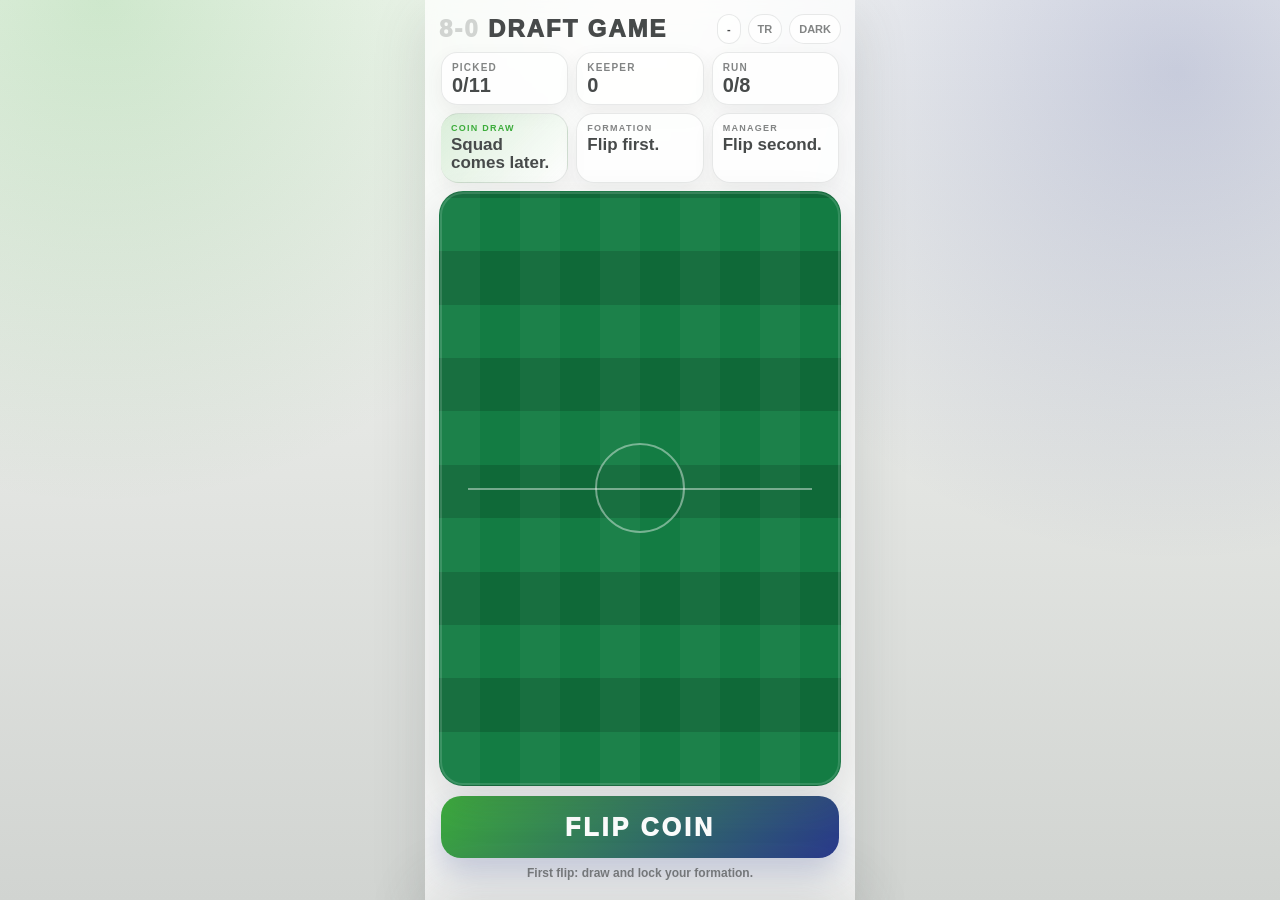
==== commit 33c99211: "Polish iOS app branding and sharing" ====
--- a/Assets/StreamingAssets/Game/index.html
+++ b/Assets/StreamingAssets/Game/index.html
@@ -5,7 +5,7 @@
   <meta name="viewport" content="width=device-width, initial-scale=1">
   <meta name="theme-color" content="#3CAC3B">
   <meta name="apple-mobile-web-app-capable" content="yes">
-  <meta name="apple-mobile-web-app-title" content="8-0 Draft">
+  <meta name="apple-mobile-web-app-title" content="Draft Game">
   <meta name="apple-mobile-web-app-status-bar-style" content="black-translucent">
   <meta name="mobile-web-app-capable" content="yes">
   <meta name="description" content="Build a World Cup draft XI and try to win eight straight matches.">
@@ -75,23 +75,33 @@
       box-shadow: 0 18px 50px var(--soft-shadow);
     }
     header {
-      padding: 14px 16px 8px;
+      padding: max(14px, env(safe-area-inset-top)) 14px 8px;
       display: flex;
       align-items: center;
-      gap: 10px;
+      gap: 7px;
+      min-width: 0;
     }
     .brand {
+      min-width: 0;
+      flex: 1 1 auto;
       font-weight: 950;
       letter-spacing: .08em;
-      font-size: 25px;
+      font-size: 24px;
+      white-space: nowrap;
+      overflow: hidden;
+      text-overflow: ellipsis;
     }
     .brand span { color: var(--amber); }
+    .brand em {
+      font-style: normal;
+    }
     .pill, .lang, .theme-toggle {
+      flex: 0 0 auto;
       border: 1px solid var(--soft-border);
       color: var(--text-muted-soft);
       border-radius: 999px;
-      padding: 8px 10px;
-      font-size: 12px;
+      padding: 8px 9px;
+      font-size: 11px;
       font-weight: 850;
       background: var(--surface);
     }
@@ -852,12 +862,33 @@
       gap: 10px;
       margin-top: 10px;
     }
+    @media (max-width: 390px) {
+      header {
+        padding-left: 12px;
+        padding-right: 12px;
+        gap: 6px;
+      }
+      .brand {
+        font-size: 20px;
+        letter-spacing: .05em;
+      }
+      .brand em {
+        display: none;
+      }
+      .pill, .lang, .theme-toggle {
+        padding: 7px 8px;
+        font-size: 10px;
+      }
+      .theme-toggle {
+        min-width: 48px;
+      }
+    }
   </style>
 </head>
 <body>
   <main class="phone">
     <header>
-      <div class="brand"><span>8-0</span> DRAFT</div>
+      <div class="brand"><span>8-0</span><em> DRAFT GAME</em></div>
       <div class="pill" id="formationPill">-</div>
       <button class="lang" id="langBtn">TR</button>
       <button class="theme-toggle" id="themeBtn">DARK</button>
@@ -1083,7 +1114,9 @@
         ]
       }
     ];
-    const squads = Array.isArray(window.WORLD_CUP_SQUADS) && window.WORLD_CUP_SQUADS.length ? window.WORLD_CUP_SQUADS : fallbackSquads;
+    const sourceSquads = Array.isArray(window.WORLD_CUP_SQUADS) && window.WORLD_CUP_SQUADS.length ? window.WORLD_CUP_SQUADS : fallbackSquads;
+    const filteredSquads = sourceSquads.filter(squad => Number(squad.year) >= 1970);
+    const squads = filteredSquads.length ? filteredSquads : fallbackSquads;
 
     const formations = [
       { name: "4-4-2", slots: [["GK",50,90],["LB",18,72],["CB",39,76],["CB",61,76],["RB",82,72],["LM",17,47],["CM",40,51],["CM",60,51],["RM",83,47],["ST",40,18],["ST",60,18]] },
@@ -1150,6 +1183,45 @@
         att: ratings.att,
         scorers: scorers.length ? scorers : squad.players.slice(0, 8).map(player => shortName(player.name))
       };
+    }
+
+    function squadWeight(squad) {
+      const year = Number(squad.year) || 1970;
+      if (year >= 2022) return 10;
+      if (year >= 2010) return 8;
+      if (year >= 2002) return 6;
+      if (year >= 1994) return 3;
+      return 1;
+    }
+
+    function opponentWeight(opponent) {
+      const year = Number(String(opponent.name).match(/\d{4}/)?.[0]) || 1970;
+      if (year >= 2022) return 10;
+      if (year >= 2010) return 8;
+      if (year >= 2002) return 6;
+      if (year >= 1994) return 3;
+      return 1;
+    }
+
+    function weightedRandom(items, weightFn) {
+      const total = items.reduce((sum, item) => sum + Math.max(.1, weightFn(item)), 0);
+      let pick = Math.random() * total;
+      for (const item of items) {
+        pick -= Math.max(.1, weightFn(item));
+        if (pick <= 0) return item;
+      }
+      return items[items.length - 1];
+    }
+
+    function weightedSampleUnique(items, count, weightFn) {
+      const pool = [...items];
+      const picked = [];
+      while (pool.length && picked.length < count) {
+        const item = weightedRandom(pool, weightFn);
+        picked.push(item);
+        pool.splice(pool.indexOf(item), 1);
+      }
+      return picked;
     }
 
     let lang = "en";
@@ -1329,7 +1401,7 @@
         squad.players.some(player => !usedPlayers.has(playerKey(squad, player)) && openPositionsFor(player).length)
       );
       if (!playable.length) return null;
-      return playable[Math.floor(Math.random() * playable.length)];
+      return weightedRandom(playable, squadWeight);
     }
 
     function openSheet(squad) {
@@ -1469,8 +1541,7 @@
     }
 
     function buildTournamentGroups(ratings) {
-      const pool = [...opponents].sort(() => Math.random() - .5);
-      const picked = pool.slice(0, 47);
+      const picked = weightedSampleUnique(opponents, 47, opponentWeight);
       const groups = [];
       for (let i = 0; i < 12; i += 1) {
         const name = `Group ${String.fromCharCode(65 + i)}`;
@@ -2009,44 +2080,48 @@
 
     async function shareCard(platform) {
       if (!currentShareImageUrl) return;
-      const fallbackWindow = openFallbackWindow(platform);
+      const encodedText = encodeURIComponent(currentShareText);
+      const encodedUrl = encodeURIComponent("https://8-0-game.local");
+      if (platform === "twitter") {
+        openExternalUrl(`twitter://post?message=${encodedText}%20${encodedUrl}`, `https://twitter.com/intent/tweet?text=${encodedText}&url=${encodedUrl}`);
+        return;
+      }
+      if (platform === "whatsapp") {
+        openExternalUrl(`whatsapp://send?text=${encodedText}%20${encodedUrl}`, `https://api.whatsapp.com/send?text=${encodedText}%20${encodedUrl}`);
+        return;
+      }
+
       const file = await dataUrlToFile(currentShareImageUrl, "8-0-world-cup-draft-card.png");
-      const sharePayload = {
-        title: "8-0 World Cup Draft Game",
-        text: currentShareText,
-        files: [file]
-      };
-
       if (navigator.canShare && navigator.canShare({ files: [file] }) && navigator.share) {
         try {
-          await navigator.share(sharePayload);
+          await navigator.share({
+            title: "8-0 World Cup Draft Game",
+            text: currentShareText,
+            files: [file]
+          });
           return;
         } catch (error) {
           if (error && error.name === "AbortError") return;
         }
       }
 
-      const encodedText = encodeURIComponent(currentShareText);
-      const encodedUrl = encodeURIComponent("https://8-0-game.local");
-      if (platform === "twitter") {
-        navigateFallbackWindow(fallbackWindow, `https://twitter.com/intent/tweet?text=${encodedText}&url=${encodedUrl}`);
-      } else if (platform === "whatsapp") {
-        navigateFallbackWindow(fallbackWindow, `https://api.whatsapp.com/send?text=${encodedText}%20${encodedUrl}`);
-      } else {
-        downloadShareCard(currentShareImageUrl, platform);
-        if (fallbackWindow) fallbackWindow.close();
-        alert("Share card downloaded. Post the image to Instagram.");
-      }
-    }
-
-    function openFallbackWindow(platform) {
-      if (platform !== "twitter" && platform !== "whatsapp") return null;
-      return window.open("about:blank", "_blank", "noopener,noreferrer");
-    }
-
-    function navigateFallbackWindow(targetWindow, url) {
-      if (targetWindow) targetWindow.location = url;
-      else window.open(url, "_blank", "noopener,noreferrer");
+      downloadShareCard(currentShareImageUrl, platform);
+      alert("Share card downloaded. Post the image to Instagram.");
+    }
+
+    function openExternalUrl(url, fallback) {
+      const bridge = window.webkit?.messageHandlers?.eightZeroNative;
+      if (bridge) {
+        bridge.postMessage({ type: "openUrl", url, fallback });
+        return;
+      }
+
+      window.location.href = url;
+      if (fallback) {
+        setTimeout(() => {
+          window.open(fallback, "_blank", "noopener,noreferrer");
+        }, 650);
+      }
     }
 
     async function dataUrlToFile(dataUrl, filename) {
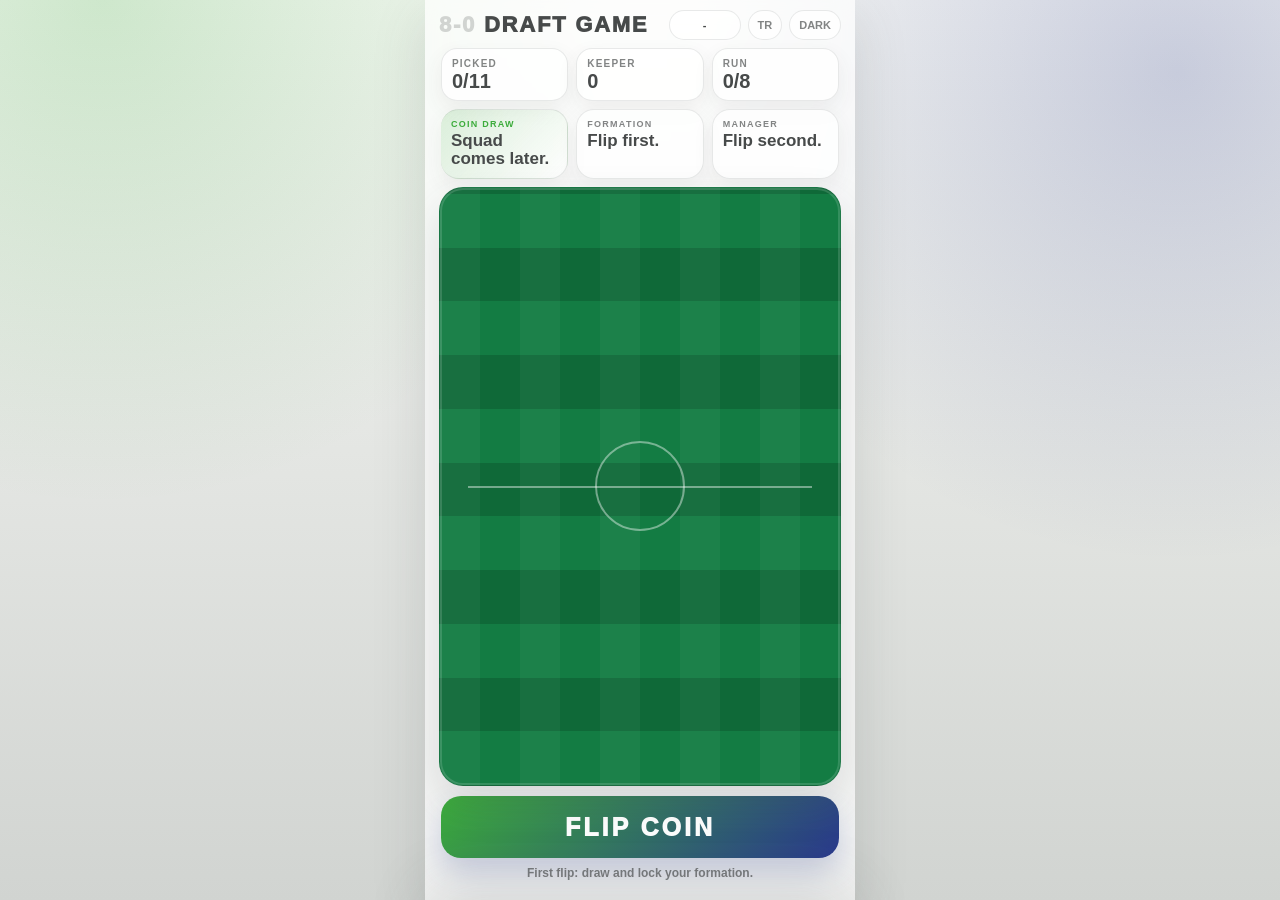
==== commit 29dba860: "Refine match history and remove splash" ====
--- a/Assets/StreamingAssets/Game/index.html
+++ b/Assets/StreamingAssets/Game/index.html
@@ -2,7 +2,7 @@
 <html lang="en">
 <head>
   <meta charset="utf-8">
-  <meta name="viewport" content="width=device-width, initial-scale=1">
+  <meta name="viewport" content="width=device-width, initial-scale=1, viewport-fit=cover">
   <meta name="theme-color" content="#3CAC3B">
   <meta name="apple-mobile-web-app-capable" content="yes">
   <meta name="apple-mobile-web-app-title" content="Draft Game">
@@ -75,18 +75,18 @@
       box-shadow: 0 18px 50px var(--soft-shadow);
     }
     header {
-      padding: max(14px, env(safe-area-inset-top)) 14px 8px;
-      display: flex;
+      padding: calc(env(safe-area-inset-top) + 10px) 14px 8px;
+      display: grid;
+      grid-template-columns: minmax(46px, 1fr) auto auto auto;
       align-items: center;
       gap: 7px;
       min-width: 0;
     }
     .brand {
       min-width: 0;
-      flex: 1 1 auto;
       font-weight: 950;
       letter-spacing: .08em;
-      font-size: 24px;
+      font-size: 22px;
       white-space: nowrap;
       overflow: hidden;
       text-overflow: ellipsis;
@@ -96,7 +96,7 @@
       font-style: normal;
     }
     .pill, .lang, .theme-toggle {
-      flex: 0 0 auto;
+      min-width: 0;
       border: 1px solid var(--soft-border);
       color: var(--text-muted-soft);
       border-radius: 999px;
@@ -105,7 +105,12 @@
       font-weight: 850;
       background: var(--surface);
     }
-    .pill { margin-left: auto; color: var(--text-main); }
+    .pill {
+      min-width: 72px;
+      color: var(--text-main);
+      text-align: center;
+      white-space: nowrap;
+    }
     .lang, .theme-toggle { cursor: pointer; }
     .hud {
       display: grid;
@@ -619,7 +624,8 @@
     }
     .past-match {
       display: grid;
-      grid-template-columns: minmax(0, 1fr) 96px 24px;
+      grid-template-columns: minmax(0, 1fr) 96px;
+      width: 100%;
       gap: 10px;
       align-items: center;
       background: var(--surface);
@@ -629,6 +635,8 @@
       color: var(--text-muted-soft);
       font-size: 12px;
       font-weight: 850;
+      text-align: left;
+      cursor: pointer;
     }
     .past-match b {
       display: block;
@@ -658,24 +666,28 @@
       font-size: 11px;
       letter-spacing: .08em;
     }
-    .past-score .mark {
-      width: 24px;
-      height: 24px;
-      display: grid;
-      place-items: center;
-      border-radius: 999px;
-      text-align: center;
-      justify-self: end;
-      font-size: 17px;
-      font-weight: 950;
-      line-height: 1;
-    }
     .past-score.loss { color: var(--red); }
     .past-score.draw { color: #c99a08; }
     .past-score.win { color: var(--lime); }
-    .mark.loss { background: rgba(230,29,37,.12); color: var(--red); }
-    .mark.draw { background: rgba(201,154,8,.13); color: #c99a08; }
-    .mark.win { background: rgba(60,172,59,.13); color: var(--lime); }
+    .past-details {
+      margin: -2px 8px 6px;
+      padding: 8px 12px 10px;
+      border-left: 3px solid var(--lime);
+      border-radius: 0 0 14px 14px;
+      background: rgba(255,255,255,.36);
+    }
+    body.theme-dark .past-details {
+      background: rgba(0,0,0,.16);
+    }
+    .past-details .event {
+      min-height: 22px;
+      padding: 3px 0;
+    }
+    .past-details .empty {
+      color: var(--text-muted-soft);
+      font-size: 12px;
+      font-weight: 850;
+    }
     .group-table {
       background: var(--surface-strong);
       border: 1px solid var(--soft-border);
@@ -864,23 +876,27 @@
     }
     @media (max-width: 390px) {
       header {
+        grid-template-columns: minmax(38px, 1fr) auto auto auto;
         padding-left: 12px;
         padding-right: 12px;
-        gap: 6px;
+        gap: 5px;
       }
       .brand {
-        font-size: 20px;
-        letter-spacing: .05em;
+        font-size: 18px;
+        letter-spacing: .03em;
       }
       .brand em {
         display: none;
       }
       .pill, .lang, .theme-toggle {
-        padding: 7px 8px;
+        padding: 7px 7px;
         font-size: 10px;
       }
+      .pill {
+        min-width: 68px;
+      }
       .theme-toggle {
-        min-width: 48px;
+        min-width: 46px;
       }
     }
   </style>
@@ -1417,7 +1433,7 @@
         button.disabled = disabled;
         button.innerHTML = `
           <span class="num">${player.shirt}</span>
-          <span class="who"><b>${player.name}</b><span>${player.positions.join(" / ")}</span></span>
+          <span class="who"><b>${cleanPlayerName(player.name)}</b><span>${player.positions.join(" / ")}</span></span>
           <span class="tag">${disabled ? t("closed") : `<b>${rating}</b><small>${open.join("/")}</small>`}</span>
         `;
         button.addEventListener("click", () => choosePlayer(squad, player));
@@ -1436,7 +1452,7 @@
       pendingPlayer = player;
       pendingSquad = squad;
       closeSheet();
-      hint.textContent = t("placeHint")(player.name);
+      hint.textContent = t("placeHint")(cleanPlayerName(player.name));
       render();
     }
 
@@ -1446,7 +1462,7 @@
       if (!slot || slot.player || !pendingPlayer.positions.includes(slot.code)) return;
       slot.player = { ...pendingPlayer, sourceSquad: pendingSquad.id, sourceStrength: pendingSquad.strength };
       usedPlayers.add(playerKey(pendingSquad, pendingPlayer));
-      const placedName = pendingPlayer.name;
+      const placedName = cleanPlayerName(pendingPlayer.name);
       const placedCode = slot.code;
       clearPending();
       render();
@@ -1491,8 +1507,44 @@
     }
 
     function shortName(name) {
+      name = cleanPlayerName(name);
       const parts = name.split(" ");
       return parts.length > 1 ? parts[parts.length - 1] : name;
+    }
+
+    function cleanPlayerName(name) {
+      if (!name) return "";
+      const raw = String(name).replace(/\s+/g, " ").trim();
+      const upper = raw.toUpperCase();
+      const aliasMap = [
+        ["VINICIUS JUNIOR", "Vinicius Junior"],
+        ["VINI JR", "Vinicius Junior"],
+        ["MARQUINHOS", "Marquinhos"],
+        ["ALEX SANDRO", "Alex Sandro"],
+        ["RAPHINHA", "Raphinha"],
+        ["CASEMIRO", "Casemiro"],
+        ["LEO PEREIRA", "Leo Pereira"],
+        ["LUIZ HENRIQUE", "Luiz Henrique"],
+        ["MARTINELLI", "Martinelli"],
+        ["FABINHO", "Fabinho"],
+        ["PAQUETA", "Paqueta"],
+        ["IBANEZ", "Ibanez"]
+      ];
+      const alias = aliasMap.find(([key]) => upper.includes(key));
+      if (alias) return alias[1];
+
+      const cleaned = [];
+      raw.split(" ").forEach(token => {
+        const previous = cleaned[cleaned.length - 1];
+        if (!previous || normalizeToken(previous) !== normalizeToken(token)) {
+          cleaned.push(token);
+        }
+      });
+      return cleaned.join(" ");
+    }
+
+    function normalizeToken(value) {
+      return value.normalize("NFD").replace(/[\u0300-\u036f]/g, "").toLowerCase();
     }
 
     function finishDraft() {
@@ -1645,7 +1697,7 @@
       if (eventLog.querySelector(".pending")) eventLog.innerHTML = "";
       const row = document.createElement("div");
       row.className = eventClass(event);
-      row.innerHTML = `<span class="minute">${event.minute}'</span><span class="ball">${eventIcon(event)}</span><span class="scorer">${event.scorer}</span>`;
+      row.innerHTML = eventHtml(event);
       eventLog.prepend(row);
     }
 
@@ -1658,6 +1710,11 @@
 
     function eventIcon(event) {
       return "";
+    }
+
+    function eventHtml(event) {
+      const minute = String(event.minute).toUpperCase() === "PEN" ? "PEN" : `${event.minute}'`;
+      return `<span class="minute">${minute}</span><span class="ball">${eventIcon(event)}</span><span class="scorer">${cleanPlayerName(event.scorer)}</span>`;
     }
 
     function finishMatch(match, scheduleItem) {
@@ -1684,7 +1741,9 @@
         score: scoreText,
         won,
         draw,
-        points: groupPoints
+        points: groupPoints,
+        events: match.events.map(event => ({ ...event, scorer: cleanPlayerName(event.scorer) })),
+        expanded: false
       });
       const groupDone = runState.current === 2;
       if (runState.current < 3) {
@@ -1766,6 +1825,7 @@
     }
 
     function recordGoal(player, team) {
+      player = cleanPlayerName(player);
       const key = `${player}|${team}`;
       const item = runState.scorers[key] || { player, team, goals: 0 };
       item.goals += 1;
@@ -1807,20 +1867,45 @@
       const won = pens.home > pens.away;
       const row = document.createElement("div");
       row.className = "event drama";
-      row.innerHTML = `<span class="minute">PEN</span><span class="ball"></span><span class="scorer">${won ? "Shootout hero" : "Shootout heartbreak"} ${pens.home}-${pens.away}</span>`;
+      const penaltyEvent = { type: "drama", side: won ? "home" : "away", minute: "PEN", scorer: `${won ? "Shootout hero" : "Shootout heartbreak"} ${pens.home}-${pens.away}` };
+      row.innerHTML = eventHtml(penaltyEvent);
       eventLog.prepend(row);
+      match.events.push(penaltyEvent);
       finalizeMatch(match, scheduleItem, won, false, `${match.home}-${match.away} (${pens.home}-${pens.away}p)`);
     }
 
     function renderRunHistory() {
-      const matches = runState.history.map(item => `
-        <div class="past-match">
-          <span><span class="phase">${item.phase}</span><b>vs ${item.opponent}</b></span>
-          <span class="past-score ${scoreClass(item)}">${formatScore(item.score)}</span>
-          <span class="mark ${scoreClass(item)}">${resultMark(item)}</span>
+      const matches = runState.history.map((item, index) => `
+        <div class="past-entry">
+          <button class="past-match" type="button" data-match-index="${index}">
+            <span><span class="phase">${item.phase}</span><b>vs ${item.opponent}</b></span>
+            <span class="past-score ${scoreClass(item)}">${formatScore(item.score)}</span>
+          </button>
+          ${item.expanded ? renderPastEvents(item) : ""}
         </div>
       `).join("");
       runList.innerHTML = `${runState.groupStandingsVisible ? renderGroupStandings() : ""}${matches}`;
+      runList.querySelectorAll("[data-match-index]").forEach(button => {
+        button.addEventListener("click", () => {
+          const item = runState.history[Number(button.dataset.matchIndex)];
+          item.expanded = !item.expanded;
+          renderRunHistory();
+        });
+      });
+    }
+
+    function renderPastEvents(item) {
+      const events = [...(item.events || [])].sort((a, b) => eventMinuteValue(a) - eventMinuteValue(b));
+      if (!events.length) return `<div class="past-details"><div class="empty">${t("waitingEvent")}</div></div>`;
+      return `
+        <div class="past-details">
+          ${events.map(event => `<div class="${eventClass(event)}">${eventHtml(event)}</div>`).join("")}
+        </div>
+      `;
+    }
+
+    function eventMinuteValue(event) {
+      return String(event.minute).toUpperCase() === "PEN" ? 130 : Number(event.minute) || 0;
     }
 
     function renderGroupStandings() {
@@ -1847,12 +1932,6 @@
       `;
     }
 
-    function resultMark(item) {
-      if (item.won) return "✓";
-      if (item.draw) return "–";
-      return "×";
-    }
-
     function formatScore(score) {
       const match = String(score).match(/^(.+?)\s+\((.+)\)$/);
       if (!match) return `<span class="score-text">${score}</span>`;
@@ -1869,7 +1948,7 @@
       runState.ended = true;
       runState.wonCup = wonCup;
       nextMatchBtn.disabled = true;
-      finalTitle.textContent = `${runState.wins}/8`;
+      finalTitle.textContent = recordLabel(runRecord());
       const row = document.createElement("div");
       row.className = "event pending";
       row.textContent = message;
@@ -1889,7 +1968,7 @@
       const imageUrl = createShareCard();
       currentShareImageUrl = imageUrl;
       sharePreview.innerHTML = `<img src="${imageUrl}" alt="8-0 World Cup Draft result card">`;
-      currentShareText = `8-0 World Cup Draft Game: ${record.wins}-${record.nonWins}. ${rank.title}.`;
+      currentShareText = `8-0 World Cup Draft Game: ${recordLabel(record)} W-D-L. ${rank.title}.`;
       twitterShare.onclick = () => shareCard("twitter");
       whatsappShare.onclick = () => shareCard("whatsapp");
       instagramShare.onclick = () => shareCard("instagram");
@@ -1970,7 +2049,7 @@
       x.fillStyle = "#FFD84D";
       x.font = "900 118px Arial";
       const record = runRecord();
-      x.fillText(`${record.wins}-${record.nonWins}`, 450, 360);
+      x.fillText(recordLabel(record), 450, 360);
 
       const rank = rankTitle(record);
       x.fillStyle = runState.wonCup ? "#A7F044" : "#E61D25";
@@ -2066,7 +2145,11 @@
       const played = runState.history.length;
       const draws = runState.history.filter(item => item.draw).length;
       const losses = runState.history.filter(item => !item.won && !item.draw).length;
-      return { wins: runState.wins, draws, losses, nonWins: Math.max(0, played - runState.wins), played };
+      return { wins: runState.wins, draws, losses, played };
+    }
+
+    function recordLabel(record) {
+      return `${record.wins}-${record.draws}-${record.losses}`;
     }
 
     function rankTitle(record) {
